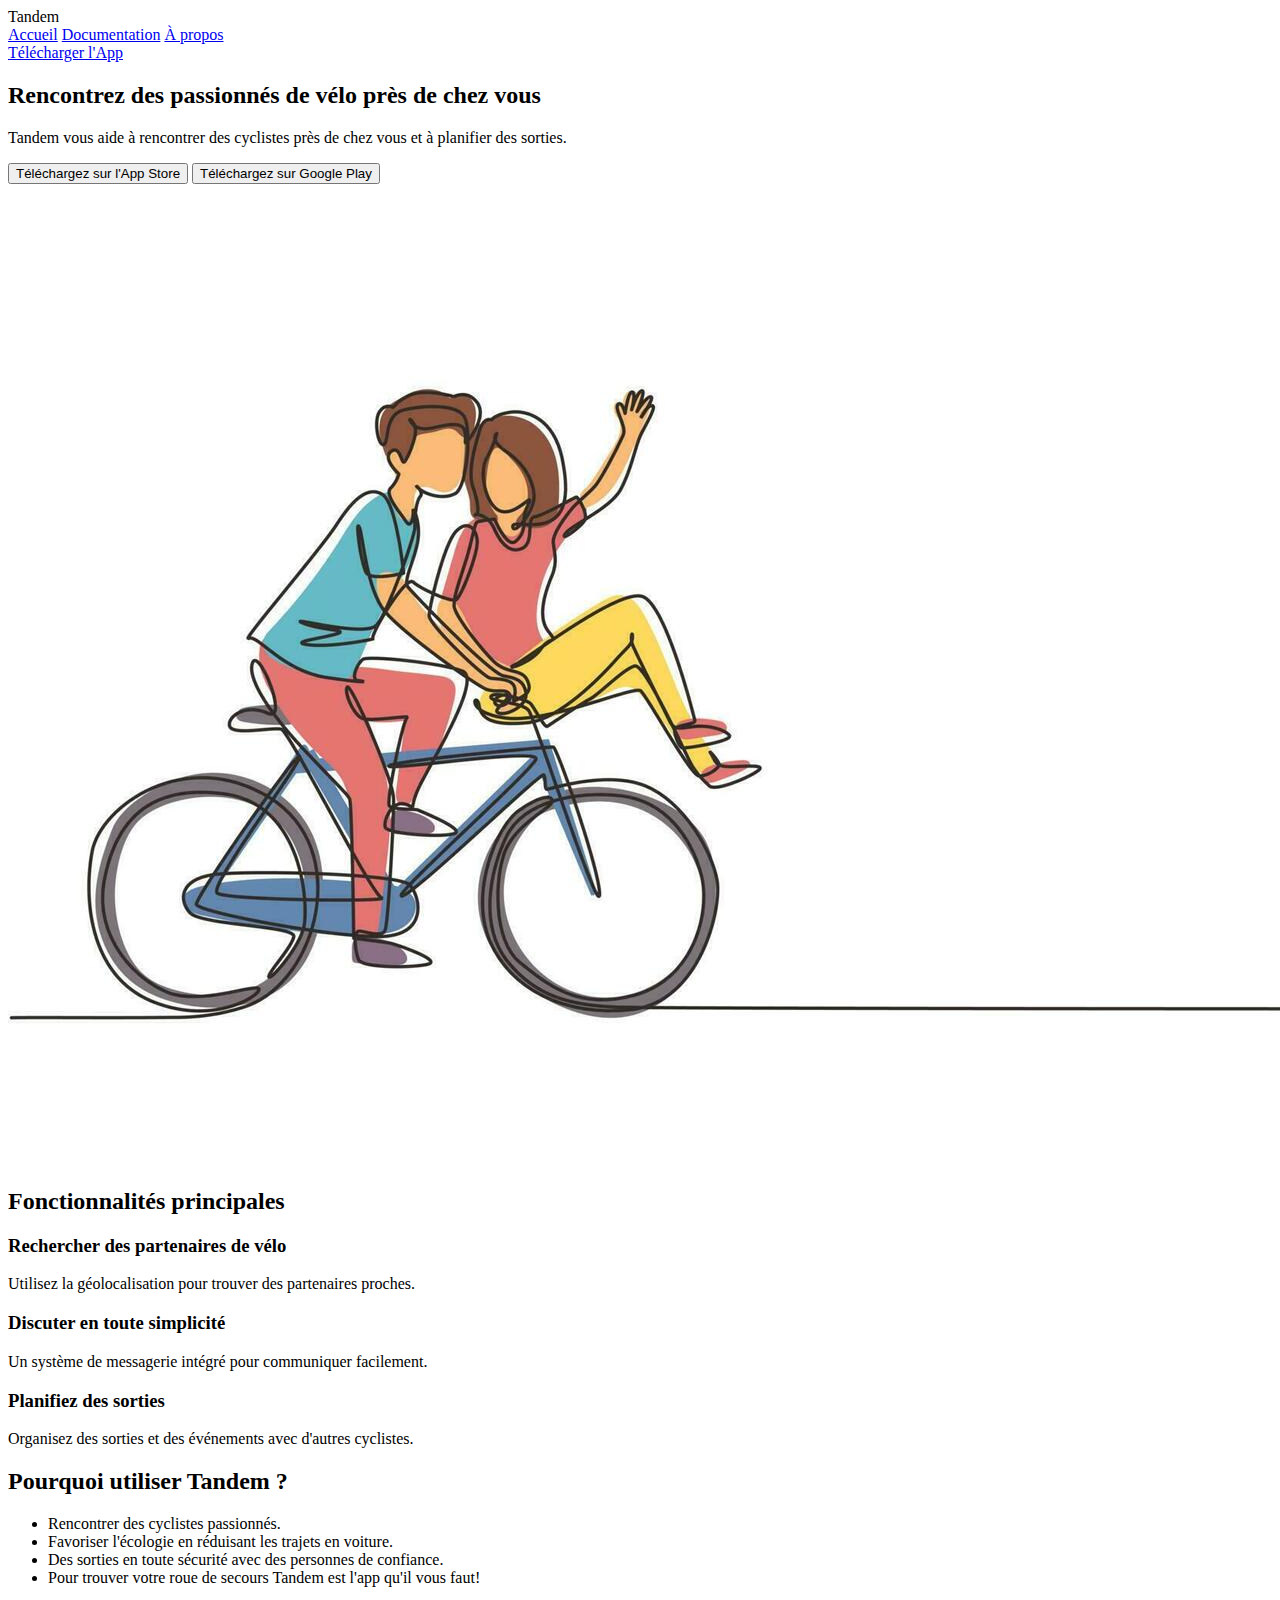
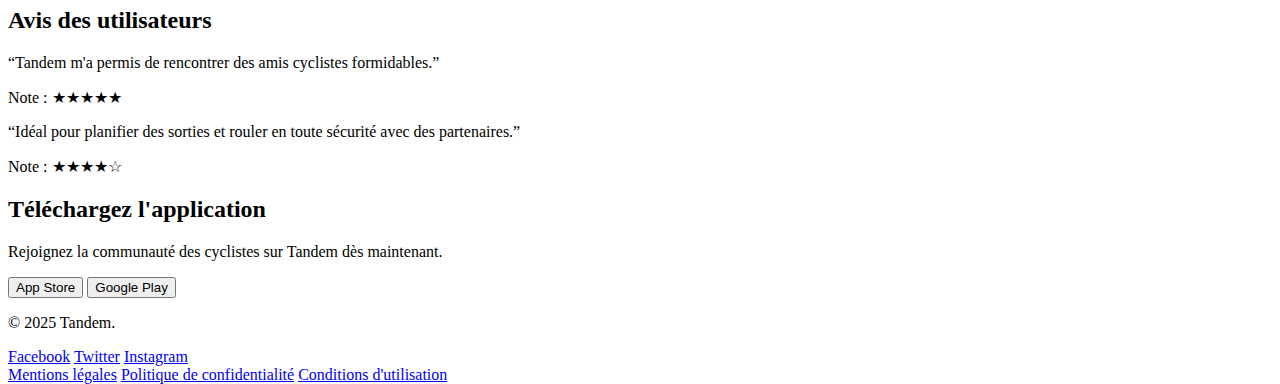
==== index.html @ 5ad4ac0e "J2" ====
<!DOCTYPE html>
<html>
  <head>
    <meta charset="utf-8" />
    <meta name="viewport" content="width=device-width" />
    <title>Projet - Page d'accueil</title>
    <link href="style.css" rel="stylesheet" type="text/css" />
    <link href="index.css" rel="stylesheet" type="text/css" />
    <script src="script.js" type="text/javascript"></script>
  </head>

  <body>
    
    <header class="header">
      <div class="container">
        <div class="logo">Tandem</div>
        <nav class="nav">
          <a href="#">Accueil</a>
          <a href="#">Documentation</a>
          <a href="#">À propos</a>
        </nav>
        <a href="#">Télécharger l'App</a>
      </div>
    </header>

    <section id="principale">
      <h2>Rencontrez des passionnés de vélo près de chez vous</h2>
      <p>Tandem vous aide à rencontrer des cyclistes près de chez vous et à planifier des sorties.</p>
      <div>
        <button>Téléchargez sur l'App Store</button>
        <button>Téléchargez sur Google Play</button>
      </div>
      <img src="/images/pictandem.jpg" alt="Cyclistes en groupe">
    </section>

    <section id="fonction">
      <h2>Fonctionnalités principales</h2>
      <div>
        <article>
          <h3>Rechercher des partenaires de vélo</h3>
          <p>Utilisez la géolocalisation pour trouver des partenaires proches.</p>
        </article>
        <article>
          <h3>Discuter en toute simplicité</h3>
          <p>Un système de messagerie intégré pour communiquer facilement.</p>
        </article>
        <article>
          <h3>Planifiez des sorties</h3>
          <p>Organisez des sorties et des événements avec d'autres cyclistes.</p>
        </article>
      </div>
    </section>

    <section id="Pourquoi-tandem">
      <h2>Pourquoi utiliser Tandem ?</h2>
      <ul>
        <li>Rencontrer des cyclistes passionnés.</li>
        <li>Favoriser l'écologie en réduisant les trajets en voiture.</li>
        <li>Des sorties en toute sécurité avec des personnes de confiance.</li>
        <li>Pour trouver votre roue de secours Tandem est l'app qu'il vous faut!</li> 

      </ul>
    </section>


    <section id="reviews">
      <h2>Avis des utilisateurs</h2>
      <div>
        <article>
          <p>“Tandem m'a permis de rencontrer des amis cyclistes formidables.”</p>
          <p>Note : ★★★★★</p>
        </article>
        <article>
          <p>“Idéal pour planifier des sorties et rouler en toute sécurité avec des partenaires.”</p>
          <p>Note : ★★★★☆</p>
        </article>
      </div>
    </section>

    <section id="download">
      <h2>Téléchargez l'application</h2>
      <p>Rejoignez la communauté des cyclistes sur Tandem dès maintenant.</p>
      <div>
        <button>App Store</button>
        <button>Google Play</button>
      </div>
    </section>

    <footer>
      <p>&copy; 2025 Tandem.</p>
      <div>
        <a href="#">Facebook</a>
        <a href="#">Twitter</a>
        <a href="#">Instagram</a>
        
      </div>
      <div>
        <a href="#">Mentions légales</a>
        <a href="#">Politique de confidentialité</a>
        <a href="#">Conditions d'utilisation</a>
      </div>
    </footer>
---- style.css ----
:root{
  --primary-color: #;
  
  
}

html {
  height: 100%;
  width: 100%;
}
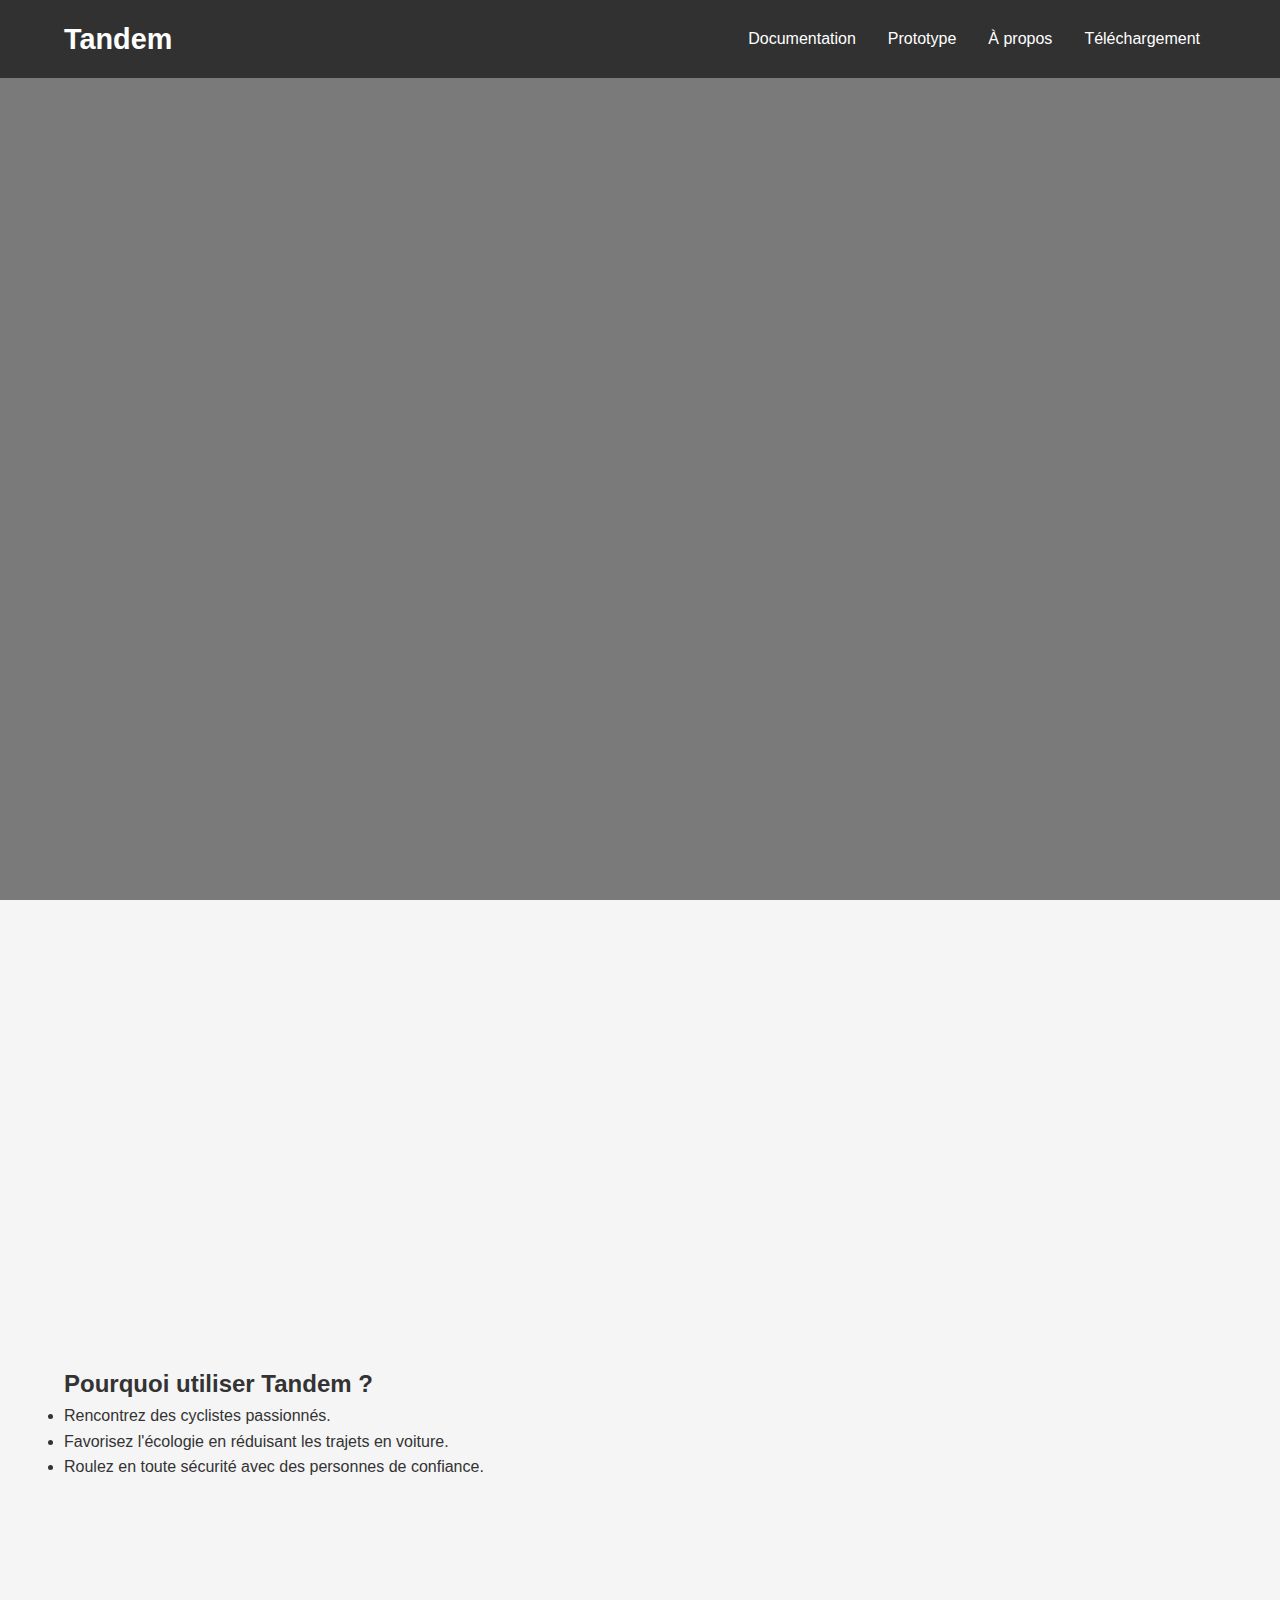
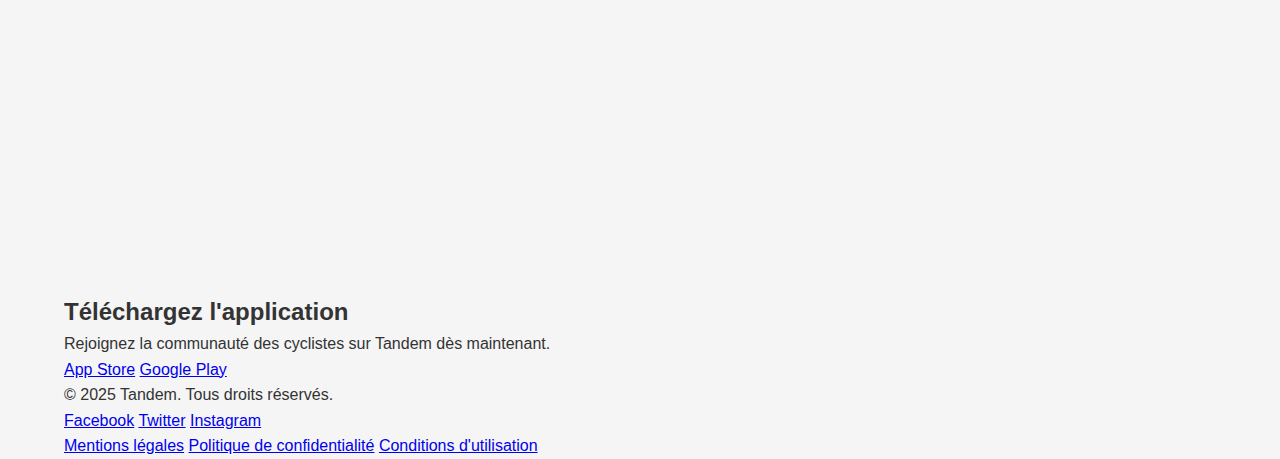
==== commit 55440014: "update J4" ====
--- a/index.html
+++ b/index.html
@@ -1,116 +1,118 @@
 <!DOCTYPE html>
-<html>
-  <head>
-    <meta charset="utf-8" />
-    <meta name="viewport" content="width=device-width" />
-    <title>Projet - Page d'accueil</title>
-    <link href="style.css" rel="stylesheet" type="text/css" />
-    <link href="index.css" rel="stylesheet" type="text/css" />
-    <script src="script.js" type="text/javascript"></script>
-  </head>
+<html lang="fr">
+<head>
+  <meta charset="UTF-8">
+  <meta name="viewport" content="width=device-width, initial-scale=1.0">
+  <title>Tandem - Application de rencontre pour cyclistes</title>
+  <link rel="stylesheet" href="style.css">
+</head>
+<body>
+  <header class="header">
+    <div class="container">
+      <h1 class="logo">Tandem</h1>
+      <nav class="nav">
+        <a href="#documentation">Documentation</a>
+        <a href="#prototype">Prototype</a>
+        <a href="#about">À propos</a>
+        <a href="#download">Téléchargement</a>
+      </nav>
+    </div>
+  </header>
 
-  <body>
-    
-    <header class="header">
-      <div class="container">
-        <div class="logo">Tandem</div>
-        <nav class="nav">
-          <a href="#">Accueil</a>
-          <a href="#">Documentation</a>
-          <a href="#">À propos</a>
-        </nav>
-        <a href="#">Télécharger l'App</a>
+  <section id="hero" class="hero">
+    <div class="container">
+      <h2>Rencontrez des passionnés de vélo près de chez vous</h2>
+      <p class="hero-subtitle">Tandem vous aide à rencontrer des cyclistes près de chez vous et à planifier des sorties.</p>
+      <div class="btn-group">
+        <a href="#" class="btn btn-secondary">Téléchargez sur l'App Store</a>
+        <a href="#" class="btn btn-secondary">Téléchargez sur Google Play</a>
       </div>
-    </header>
+    </div>
+  </section>
 
-    <section id="principale">
-      <h2>Rencontrez des passionnés de vélo près de chez vous</h2>
-      <p>Tandem vous aide à rencontrer des cyclistes près de chez vous et à planifier des sorties.</p>
-      <div>
-        <button>Téléchargez sur l'App Store</button>
-        <button>Téléchargez sur Google Play</button>
-      </div>
-      <img src="/images/pictandem.jpg" alt="Cyclistes en groupe">
-    </section>
-
-    <section id="fonction">
+  <section id="features" class="features">
+    <div class="container">
       <h2>Fonctionnalités principales</h2>
-      <div>
-        <article>
+      <div class="features-grid">
+        <div class="feature-item">
+          <img src="images/icon-search.png" alt="Rechercher des partenaires">
           <h3>Rechercher des partenaires de vélo</h3>
           <p>Utilisez la géolocalisation pour trouver des partenaires proches.</p>
-        </article>
-        <article>
+        </div>
+        <div class="feature-item">
+          <img src="images/icon-chat.png" alt="Discuter facilement">
           <h3>Discuter en toute simplicité</h3>
           <p>Un système de messagerie intégré pour communiquer facilement.</p>
-        </article>
-        <article>
+        </div>
+        <div class="feature-item">
+          <img src="images/icon-plan.png" alt="Planifier des sorties">
           <h3>Planifiez des sorties</h3>
           <p>Organisez des sorties et des événements avec d'autres cyclistes.</p>
-        </article>
+        </div>
       </div>
-    </section>
+    </div>
+  </section>
 
-    <section id="Pourquoi-tandem">
+  <section id="why-tandem" class="why-tandem">
+    <div class="container">
       <h2>Pourquoi utiliser Tandem ?</h2>
       <ul>
-        <li>Rencontrer des cyclistes passionnés.</li>
-        <li>Favoriser l'écologie en réduisant les trajets en voiture.</li>
-        <li>Des sorties en toute sécurité avec des personnes de confiance.</li>
-        <li>Pour trouver votre roue de secours Tandem est l'app qu'il vous faut!</li> 
+        <li>Rencontrez des cyclistes passionnés.</li>
+        <li>Favorisez l'écologie en réduisant les trajets en voiture.</li>
+        <li>Roulez en toute sécurité avec des personnes de confiance.</li>
+      </ul>
+    </div>
+  </section>
 
-      </ul>
-    </section>
+  <section id="reviews" class="reviews">
+    <div class="container">
+      <h2>Avis des utilisateurs</h2>
+      <div class="review-grid">
+        <div class="review">
+          <img src="images/user1.jpg" alt="Photo de Jean et Marie">
+          <div class="review-text">
+            <p><strong>Jean et Marie</strong> :</p>
+            <p>“Tandem nous a permis de nous rencontrer et de partager notre passion du vélo. Maintenant, nous faisons des sorties chaque week-end !”</p>
+            <p class="rating">Note : ★★★★★</p>
+          </div>
+        </div>
+        <div class="review">
+          <img src="images/user2.jpg" alt="Photo de Clara et Julien">
+          <div class="review-text">
+            <p><strong>Clara et Julien</strong> :</p>
+            <p>“Grâce à Tandem, nous avons formé un super groupe de cyclistes et on roule ensemble dans la bonne humeur !”</p>
+            <p class="rating">Note : ★★★★☆</p>
+          </div>
+        </div>
+      </div>
+    </div>
+  </section>
 
-
-    <section id="reviews">
-      <h2>Avis des utilisateurs</h2>
-      <div>
-        <article>
-          <p>“Tandem m'a permis de rencontrer des amis cyclistes formidables.”</p>
-          <p>Note : ★★★★★</p>
-        </article>
-        <article>
-          <p>“Idéal pour planifier des sorties et rouler en toute sécurité avec des partenaires.”</p>
-          <p>Note : ★★★★☆</p>
-        </article>
-      </div>
-    </section>
-
-    <section id="download">
+  <section id="download" class="download">
+    <div class="container">
       <h2>Téléchargez l'application</h2>
       <p>Rejoignez la communauté des cyclistes sur Tandem dès maintenant.</p>
-      <div>
-        <button>App Store</button>
-        <button>Google Play</button>
+      <div class="btn-group">
+        <a href="#" class="btn btn-secondary">App Store</a>
+        <a href="#" class="btn btn-secondary">Google Play</a>
       </div>
-    </section>
+    </div>
+  </section>
 
-    <footer>
-      <p>&copy; 2025 Tandem.</p>
-      <div>
+  <footer class="footer">
+    <div class="container">
+      <p>&copy; 2025 Tandem. Tous droits réservés.</p>
+      <div class="social-links">
         <a href="#">Facebook</a>
         <a href="#">Twitter</a>
         <a href="#">Instagram</a>
-        
       </div>
-      <div>
+      <div class="legal-links">
         <a href="#">Mentions légales</a>
         <a href="#">Politique de confidentialité</a>
         <a href="#">Conditions d'utilisation</a>
       </div>
-    </footer>
-
-    
-
-
-
-    
-
-
-
-
-
-
-
-
+    </div>
+  </footer>
+</body>
+</html>
--- a/style.css
+++ b/style.css
@@ -1,11 +1,226 @@
-:root{
-  --primary-color: #;
-  
-  
-}
-
-html {
+/* RESET DE BASE */
+* {
+  margin: 0;
+  padding: 0;
+  box-sizing: border-box;
+  scroll-behavior: smooth; /* Défilement doux */
+}
+
+body {
+  font-family: Arial, sans-serif;
+  line-height: 1.6;
+  color: #333;
+  background-color: #f5f5f5;
+  margin: 0;
+  overflow-x: hidden; /* Pas de défilement horizontal */
+}
+
+/* CONTAINER */
+.container {
+  width: 90%;
+  max-width: 1200px;
+  margin: 0 auto;
+}
+
+/* HEADER */
+.header {
+  position: absolute; /* Navigation par-dessus la Hero */
+  top: 0;
+  left: 0;
+  width: 100%;
+  background: rgba(0, 0, 0, 0.6); /* Semi-transparent */
+  padding: 1rem 0;
+  color: white;
+  z-index: 10; /* S'assurer qu'elle reste au-dessus */
+  transition: background 0.3s ease; /* Effet au défilement */
+}
+
+.header.scrolled {
+  background: rgba(0, 0, 0, 0.9); /* Plus foncé en défilement */
+  box-shadow: 0 2px 5px rgba(0, 0, 0, 0.2);
+}
+
+.header .container {
+  display: flex;
+  justify-content: space-between;
+  align-items: center;
+}
+
+.header .logo {
+  font-size: 1.8rem;
+  font-weight: bold;
+  transition: color 0.3s ease;
+}
+
+.header.scrolled .logo {
+  color: #58C1B2; /* Change la couleur quand on défile */
+}
+
+.header .nav {
+  display: flex;
+}
+
+.header .nav a {
+  color: white;
+  text-decoration: none;
+  margin: 0 1rem;
+  font-size: 1rem;
+  transition: color 0.3s ease;
+}
+
+.header.scrolled .nav a {
+  color: #58C1B2;
+}
+
+.header .nav a:hover {
+  text-decoration: underline;
+}
+
+/* SECTION HERO */
+.hero {
+  position: relative;
+  height: 100vh;
+  background: url('images/hero-background.jpg') no-repeat center center/cover;
+  color: white;
+  display: flex;
+  justify-content: center;
+  align-items: center;
+  text-align: center;
+  padding: 2rem;
+}
+
+.hero::before {
+  content: "";
+  position: absolute;
+  top: 0;
+  left: 0;
+  width: 100%;
   height: 100%;
-  width: 100%;
-}
-
+  background: rgba(0, 0, 0, 0.5);
+  z-index: 1;
+}
+
+.hero h2,
+.hero p,
+.hero .btn-group {
+  position: relative;
+  z-index: 2;
+  opacity: 0; /* Masqué par défaut */
+  transform: translateY(20px); /* Décalage vertical initial */
+  animation: fadeIn 1s ease forwards; /* Animation d'apparition */
+}
+
+.hero h2 {
+  font-size: 3rem;
+  margin-bottom: 1rem;
+  animation-delay: 0.3s;
+}
+
+.hero .hero-subtitle {
+  font-size: 1.2rem;
+  margin-bottom: 2rem;
+  animation-delay: 0.6s;
+}
+
+.hero .btn-group a {
+  display: inline-block;
+  background: white;
+  color: #58C1B2;
+  padding: 0.8rem 1.5rem;
+  margin: 0.5rem;
+  text-decoration: none;
+  font-weight: bold;
+  border-radius: 5px;
+  transition: background 0.3s ease, transform 0.3s ease;
+  animation-delay: 0.9s;
+}
+
+.hero .btn-group a:hover {
+  background: #44A89A;
+  color: white;
+  transform: scale(1.1); /* Agrandit légèrement */
+}
+
+/* SECTION FONCTIONNALITÉS */
+.features {
+  background: #f9f9f9;
+  padding: 3rem 1rem;
+  opacity: 0; /* Masqué par défaut */
+  transform: translateY(20px); /* Décalage initial */
+  animation: fadeIn 1.5s ease forwards; /* Apparition progressive */
+}
+
+.features h2 {
+  text-align: center;
+  margin-bottom: 2rem;
+  font-size: 2rem;
+}
+
+.features-grid {
+  display: grid;
+  grid-template-columns: repeat(auto-fit, minmax(300px, 1fr));
+  gap: 2rem;
+}
+
+.feature-item {
+  text-align: center;
+  background: white;
+  padding: 1.5rem;
+  border-radius: 10px;
+  box-shadow: 0 4px 6px rgba(0, 0, 0, 0.1);
+  transition: transform 0.3s ease, box-shadow 0.3s ease;
+}
+
+.feature-item:hover {
+  transform: translateY(-10px); /* Légèrement en hauteur */
+  box-shadow: 0 6px 10px rgba(0, 0, 0, 0.2);
+}
+
+.feature-item img {
+  max-width: 60px;
+  margin-bottom: 1rem;
+}
+
+.feature-item h3 {
+  font-size: 1.2rem;
+  margin-bottom: 1rem;
+}
+
+/* SECTION AVIS */
+.reviews {
+  background: #f9f9f9;
+  padding: 3rem 1rem;
+  opacity: 0; /* Masqué par défaut */
+  transform: translateY(20px); /* Décalage initial */
+  animation: fadeIn 1.5s ease forwards; /* Apparition progressive */
+}
+
+.review {
+  background: white;
+  padding: 1.5rem;
+  border-radius: 10px;
+  display: flex;
+  align-items: center;
+  box-shadow: 0 4px 6px rgba(0, 0, 0, 0.1);
+  transition: transform 0.3s ease;
+}
+
+.review:hover {
+  transform: scale(1.05); /* Zoom léger */
+}
+
+.review img {
+  width: 80px;
+  height: 80px;
+  border-radius: 50%;
+  object-fit: cover;
+  margin-right: 1rem;
+}
+
+/* ANIMATIONS */
+@keyframes fadeIn {
+  to {
+    opacity: 1;
+    transform: translateY(0);
+  }
+}
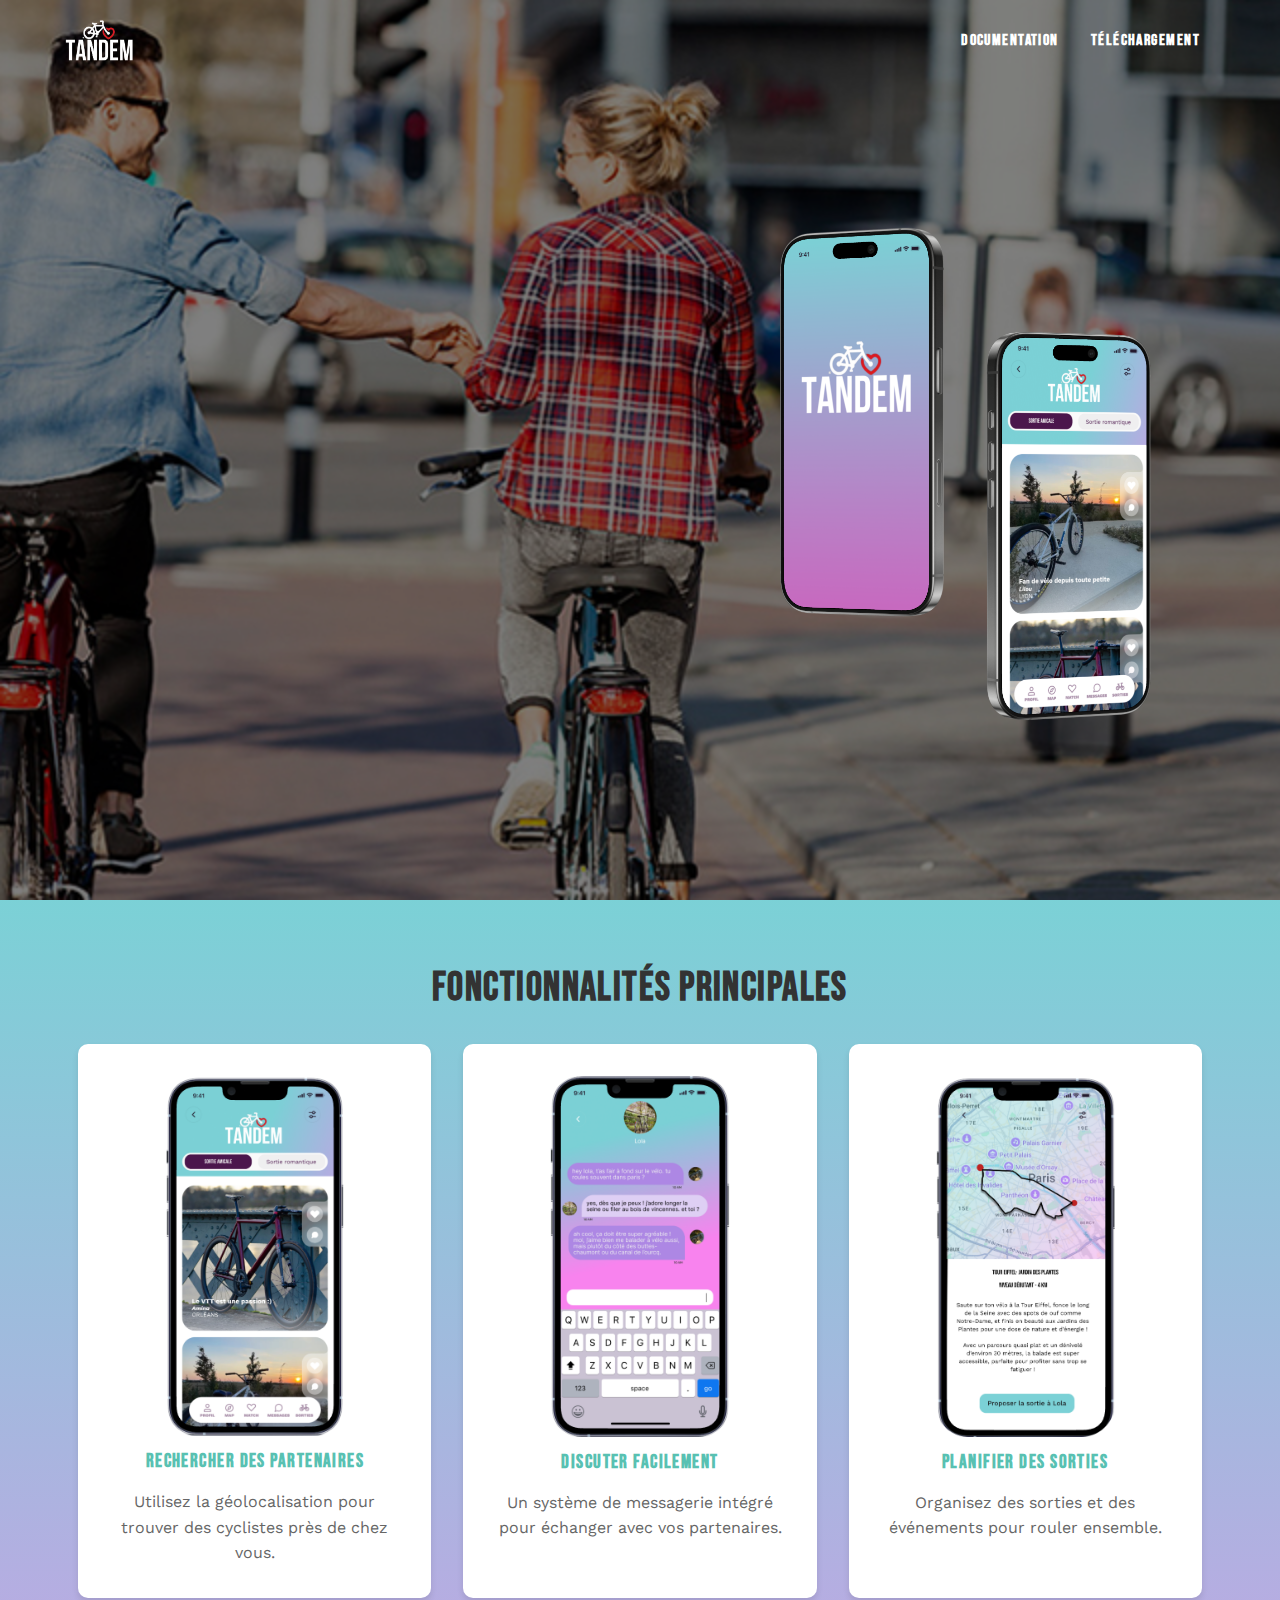
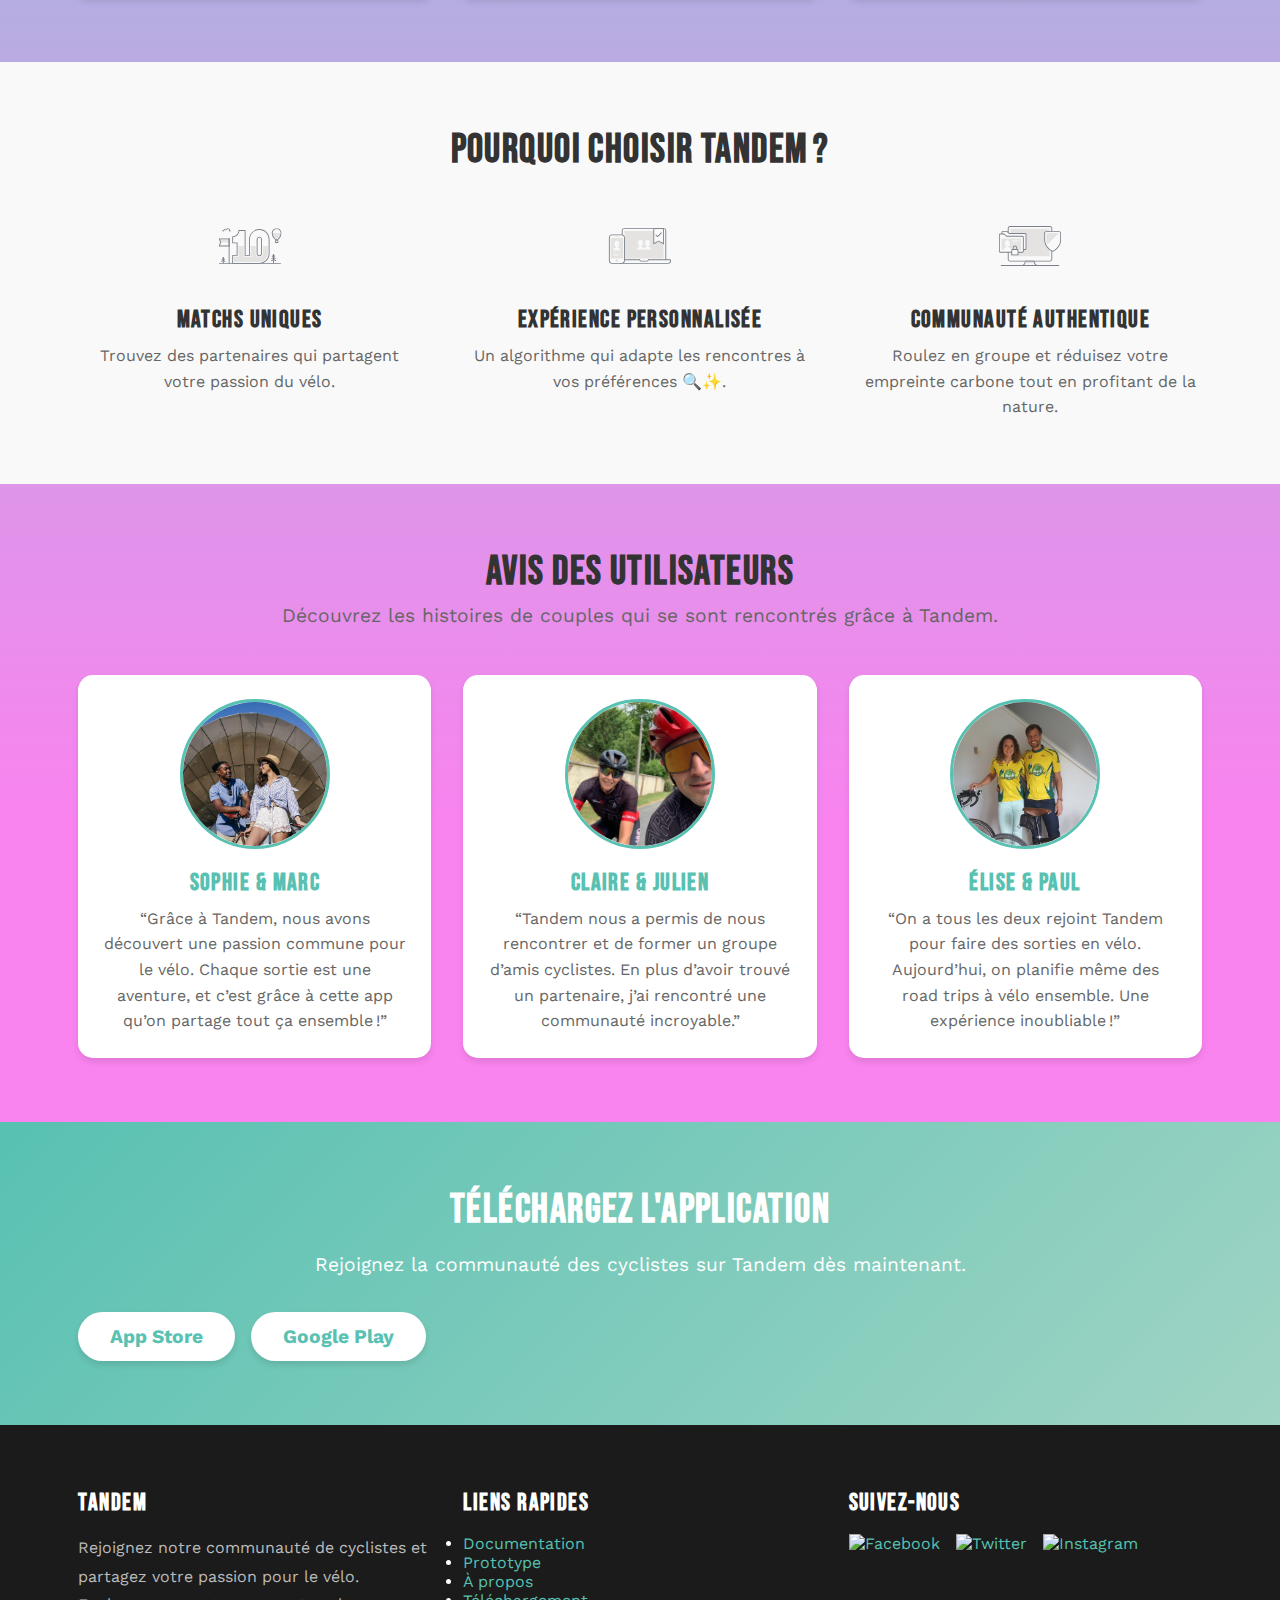
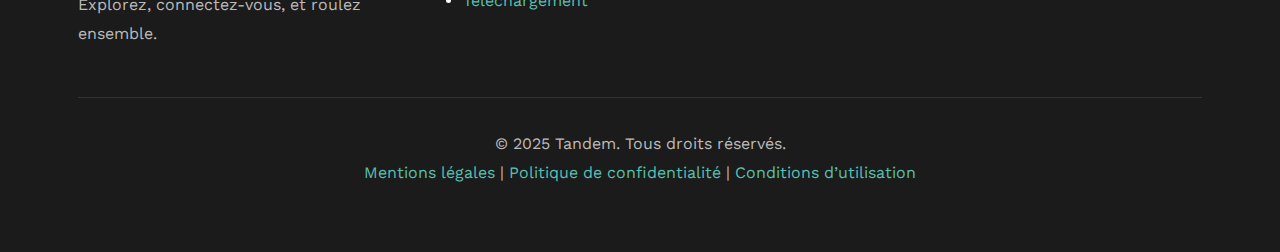
==== commit 6615e5ec: "upJ5" ====
--- a/index.html
+++ b/index.html
@@ -5,15 +5,14 @@
   <meta name="viewport" content="width=device-width, initial-scale=1.0">
   <title>Tandem - Application de rencontre pour cyclistes</title>
   <link rel="stylesheet" href="style.css">
+  <link rel="stylesheet" href="index.css">
 </head>
 <body>
   <header class="header">
     <div class="container">
-      <h1 class="logo">Tandem</h1>
+      <img src="images/logo.png" alt="Logo Tandem" class="logo">
       <nav class="nav">
-        <a href="#documentation">Documentation</a>
-        <a href="#prototype">Prototype</a>
-        <a href="#about">À propos</a>
+        <a href="doc.html">Documentation</a>
         <a href="#download">Téléchargement</a>
       </nav>
     </div>
@@ -21,72 +20,110 @@
 
   <section id="hero" class="hero">
     <div class="container">
+      <div class="left">
       <h2>Rencontrez des passionnés de vélo près de chez vous</h2>
       <p class="hero-subtitle">Tandem vous aide à rencontrer des cyclistes près de chez vous et à planifier des sorties.</p>
       <div class="btn-group">
-        <a href="#" class="btn btn-secondary">Téléchargez sur l'App Store</a>
-        <a href="#" class="btn btn-secondary">Téléchargez sur Google Play</a>
+        <a href="https://www.apple.com/app-store/" target="_blank">
+          <img src="images/Download_on_the_App_Store_Badge_FRCA_RGB_blk.svg.png" alt="Télécharger sur l'App Store">
+        </a>
+        <a href="https://play.google.com/store" target="_blank">
+          <img src="images/Google_Play_Store_badge_FR.svg.png" alt="Télécharger sur Google Play">
+        </a>
       </div>
     </div>
+      <img src="images/mockup-tandem.png" class="mockup" alt="mockup Tandem">
+
+    </div>  
   </section>
+
 
   <section id="features" class="features">
     <div class="container">
       <h2>Fonctionnalités principales</h2>
       <div class="features-grid">
+        <!-- Fonctionnalité 1 -->
         <div class="feature-item">
-          <img src="images/icon-search.png" alt="Rechercher des partenaires">
-          <h3>Rechercher des partenaires de vélo</h3>
-          <p>Utilisez la géolocalisation pour trouver des partenaires proches.</p>
+          <img src="images\fonctionnalite-rencontre.png" id="img1" alt="Rechercher des partenaires">
+          <h3>Rechercher des partenaires</h3>
+          <p>Utilisez la géolocalisation pour trouver des cyclistes près de chez vous.</p>
         </div>
+        <!-- Fonctionnalité 2 -->
         <div class="feature-item">
-          <img src="images/icon-chat.png" alt="Discuter facilement">
-          <h3>Discuter en toute simplicité</h3>
-          <p>Un système de messagerie intégré pour communiquer facilement.</p>
+          <img src="images\fonctionctionnalite-conversation.png"  alt="Messagerie intégrée">
+          <h3>Discuter facilement</h3>
+          <p>Un système de messagerie intégré pour échanger avec vos partenaires.</p>
         </div>
+        <!-- Fonctionnalité 3 -->
         <div class="feature-item">
-          <img src="images/icon-plan.png" alt="Planifier des sorties">
-          <h3>Planifiez des sorties</h3>
-          <p>Organisez des sorties et des événements avec d'autres cyclistes.</p>
+          <img src="images\fonctionnalite-itineraire2.png" alt="Planifier des sorties">
+          <h3>Planifier des sorties</h3>
+          <p>Organisez des sorties et des événements pour rouler ensemble.</p>
         </div>
       </div>
     </div>
   </section>
 
+
   <section id="why-tandem" class="why-tandem">
     <div class="container">
-      <h2>Pourquoi utiliser Tandem ?</h2>
-      <ul>
-        <li>Rencontrez des cyclistes passionnés.</li>
-        <li>Favorisez l'écologie en réduisant les trajets en voiture.</li>
-        <li>Roulez en toute sécurité avec des personnes de confiance.</li>
-      </ul>
+      <h2>Pourquoi choisir Tandem ?</h2>
+      <div class="why-grid">
+        <!-- Bloc 1 -->
+        <div class="why-item">
+          <img src="images/10years.svg" alt="10 ans d'expérience" class="why-icon">
+          <h3> Matchs uniques</h3>
+          <p>Trouvez des partenaires qui partagent votre passion du vélo.</p>
+        </div>
+        <!-- Bloc 2 -->
+        <div class="why-item">
+          <img src="images/trust.svg" alt="Fiable" class="why-icon">
+          <h3>Expérience personnalisée</h3>
+          <p>Un algorithme qui adapte les rencontres à vos préférences 🔍✨.</p>
+        </div>
+        <!-- Bloc 3 -->
+        <div class="why-item">
+          <img src="images/safe.svg" alt="Sécurité garantie" class="why-icon">
+          <h3>Communauté authentique</h3>
+          <p>Roulez en groupe et réduisez votre empreinte carbone tout en profitant de la nature.</p>
+        </div>
+      </div>
     </div>
   </section>
-
+  
   <section id="reviews" class="reviews">
     <div class="container">
       <h2>Avis des utilisateurs</h2>
-      <div class="review-grid">
-        <div class="review">
-          <img src="images/user1.jpg" alt="Photo de Jean et Marie">
+      <p class="reviews-subtitle">Découvrez les histoires de couples qui se sont rencontrés grâce à Tandem.</p>
+      <div class="reviews-grid">
+        <!-- Témoignage 1 -->
+        <div class="review-item">
+          <img src="images\focused_171170398-stock-photo-couple-leaning-on-bike.jpg" alt="Photo de Sophie et Marc" class="review-image">
           <div class="review-text">
-            <p><strong>Jean et Marie</strong> :</p>
-            <p>“Tandem nous a permis de nous rencontrer et de partager notre passion du vélo. Maintenant, nous faisons des sorties chaque week-end !”</p>
-            <p class="rating">Note : ★★★★★</p>
+            <h3>Sophie & Marc</h3>
+            <p>“Grâce à Tandem, nous avons découvert une passion commune pour le vélo. Chaque sortie est une aventure, et c’est grâce à cette app qu’on partage tout ça ensemble !”</p>
           </div>
         </div>
-        <div class="review">
-          <img src="images/user2.jpg" alt="Photo de Clara et Julien">
+        <!-- Témoignage 2 -->
+        <div class="review-item">
+          <img src="images\a10107bc8d946a50107bc8d9479010v-960x640.jpeg" alt="Photo de Claire et Julien" class="review-image">
           <div class="review-text">
-            <p><strong>Clara et Julien</strong> :</p>
-            <p>“Grâce à Tandem, nous avons formé un super groupe de cyclistes et on roule ensemble dans la bonne humeur !”</p>
-            <p class="rating">Note : ★★★★☆</p>
+            <h3>Claire & Julien</h3>
+            <p>“Tandem nous a permis de nous rencontrer et de former un groupe d’amis cyclistes. En plus d’avoir trouvé un partenaire, j’ai rencontré une communauté incroyable.”</p>
+          </div>
+        </div>
+        <!-- Témoignage 3 -->
+        <div class="review-item">
+          <img src="images\voyage-velo-nadeau5.jpg" alt="Photo d’Élise et Paul" class="review-image">
+          <div class="review-text">
+            <h3>Élise & Paul</h3>
+            <p>“On a tous les deux rejoint Tandem pour faire des sorties en vélo. Aujourd’hui, on planifie même des road trips à vélo ensemble. Une expérience inoubliable !”</p>
           </div>
         </div>
       </div>
     </div>
   </section>
+  
 
   <section id="download" class="download">
     <div class="container">
@@ -101,18 +138,44 @@
 
   <footer class="footer">
     <div class="container">
-      <p>&copy; 2025 Tandem. Tous droits réservés.</p>
-      <div class="social-links">
-        <a href="#">Facebook</a>
-        <a href="#">Twitter</a>
-        <a href="#">Instagram</a>
+      <!-- Grille principale -->
+      <div class="footer-grid">
+        <!-- Bloc description -->
+        <div>
+          <h3>Tandem</h3>
+          <p>Rejoignez notre communauté de cyclistes et partagez votre passion pour le vélo. Explorez, connectez-vous, et roulez ensemble.</p>
+        </div>
+        <!-- Bloc liens rapides -->
+        <div>
+          <h4>Liens rapides</h4>
+          <ul>
+            <li><a href="#documentation">Documentation</a></li>
+            <li><a href="#prototype">Prototype</a></li>
+            <li><a href="#about">À propos</a></li>
+            <li><a href="#download">Téléchargement</a></li>
+          </ul>
+        </div>
+        <!-- Bloc réseaux sociaux -->
+        <div>
+          <h4>Suivez-nous</h4>
+          <div class="footer-social">
+            <a href="#"><img src="images/icon-facebook.png" alt="Facebook"></a>
+            <a href="#"><img src="images/icon-twitter.png" alt="Twitter"></a>
+            <a href="#"><img src="images/icon-instagram.png" alt="Instagram"></a>
+          </div>
+        </div>
       </div>
-      <div class="legal-links">
-        <a href="#">Mentions légales</a>
-        <a href="#">Politique de confidentialité</a>
-        <a href="#">Conditions d'utilisation</a>
+      <!-- Bas du footer -->
+      <div class="footer-bottom">
+        <p>&copy; 2025 Tandem. Tous droits réservés.</p>
+        <p>
+          <a href="#">Mentions légales</a> | 
+          <a href="#">Politique de confidentialité</a> | 
+          <a href="#">Conditions d’utilisation</a>
+        </p>
       </div>
     </div>
   </footer>
+  
 </body>
 </html>
--- a/style.css
+++ b/style.css
@@ -1,3 +1,7 @@
+
+@import url('https://fonts.googleapis.com/css2?family=Bebas+Neue&display=swap');
+@import url('https://fonts.googleapis.com/css2?family=Work+Sans:ital,wght@0,100..900;1,100..900&display=swap');
+
 /* RESET DE BASE */
 * {
   margin: 0;
@@ -6,14 +10,27 @@
   scroll-behavior: smooth; /* Défilement doux */
 }
 
+
+:root {
+  --font-family-title : "Bebas Neue", serif;
+  --font-family-text : "Work Sans", serif;
+}
+
 body {
-  font-family: Arial, sans-serif;
-  line-height: 1.6;
+  font-family: var(--font-family-text);
+  line-height: 1.2;
   color: #333;
-  background-color: #f5f5f5;
+  background: rgb(123,209,214);
+  background: linear-gradient(180deg, rgba(123,209,214,1) 26%, rgba(249,132,239,1) 70%);
   margin: 0;
   overflow-x: hidden; /* Pas de défilement horizontal */
 }
+
+h1, h2, h3, h4, h5, nav a{
+  font-family: var(--font-family-title);
+  letter-spacing: 0.09rem;
+}
+
 
 /* CONTAINER */
 .container {
@@ -21,206 +38,3 @@
   max-width: 1200px;
   margin: 0 auto;
 }
-
-/* HEADER */
-.header {
-  position: absolute; /* Navigation par-dessus la Hero */
-  top: 0;
-  left: 0;
-  width: 100%;
-  background: rgba(0, 0, 0, 0.6); /* Semi-transparent */
-  padding: 1rem 0;
-  color: white;
-  z-index: 10; /* S'assurer qu'elle reste au-dessus */
-  transition: background 0.3s ease; /* Effet au défilement */
-}
-
-.header.scrolled {
-  background: rgba(0, 0, 0, 0.9); /* Plus foncé en défilement */
-  box-shadow: 0 2px 5px rgba(0, 0, 0, 0.2);
-}
-
-.header .container {
-  display: flex;
-  justify-content: space-between;
-  align-items: center;
-}
-
-.header .logo {
-  font-size: 1.8rem;
-  font-weight: bold;
-  transition: color 0.3s ease;
-}
-
-.header.scrolled .logo {
-  color: #58C1B2; /* Change la couleur quand on défile */
-}
-
-.header .nav {
-  display: flex;
-}
-
-.header .nav a {
-  color: white;
-  text-decoration: none;
-  margin: 0 1rem;
-  font-size: 1rem;
-  transition: color 0.3s ease;
-}
-
-.header.scrolled .nav a {
-  color: #58C1B2;
-}
-
-.header .nav a:hover {
-  text-decoration: underline;
-}
-
-/* SECTION HERO */
-.hero {
-  position: relative;
-  height: 100vh;
-  background: url('images/hero-background.jpg') no-repeat center center/cover;
-  color: white;
-  display: flex;
-  justify-content: center;
-  align-items: center;
-  text-align: center;
-  padding: 2rem;
-}
-
-.hero::before {
-  content: "";
-  position: absolute;
-  top: 0;
-  left: 0;
-  width: 100%;
-  height: 100%;
-  background: rgba(0, 0, 0, 0.5);
-  z-index: 1;
-}
-
-.hero h2,
-.hero p,
-.hero .btn-group {
-  position: relative;
-  z-index: 2;
-  opacity: 0; /* Masqué par défaut */
-  transform: translateY(20px); /* Décalage vertical initial */
-  animation: fadeIn 1s ease forwards; /* Animation d'apparition */
-}
-
-.hero h2 {
-  font-size: 3rem;
-  margin-bottom: 1rem;
-  animation-delay: 0.3s;
-}
-
-.hero .hero-subtitle {
-  font-size: 1.2rem;
-  margin-bottom: 2rem;
-  animation-delay: 0.6s;
-}
-
-.hero .btn-group a {
-  display: inline-block;
-  background: white;
-  color: #58C1B2;
-  padding: 0.8rem 1.5rem;
-  margin: 0.5rem;
-  text-decoration: none;
-  font-weight: bold;
-  border-radius: 5px;
-  transition: background 0.3s ease, transform 0.3s ease;
-  animation-delay: 0.9s;
-}
-
-.hero .btn-group a:hover {
-  background: #44A89A;
-  color: white;
-  transform: scale(1.1); /* Agrandit légèrement */
-}
-
-/* SECTION FONCTIONNALITÉS */
-.features {
-  background: #f9f9f9;
-  padding: 3rem 1rem;
-  opacity: 0; /* Masqué par défaut */
-  transform: translateY(20px); /* Décalage initial */
-  animation: fadeIn 1.5s ease forwards; /* Apparition progressive */
-}
-
-.features h2 {
-  text-align: center;
-  margin-bottom: 2rem;
-  font-size: 2rem;
-}
-
-.features-grid {
-  display: grid;
-  grid-template-columns: repeat(auto-fit, minmax(300px, 1fr));
-  gap: 2rem;
-}
-
-.feature-item {
-  text-align: center;
-  background: white;
-  padding: 1.5rem;
-  border-radius: 10px;
-  box-shadow: 0 4px 6px rgba(0, 0, 0, 0.1);
-  transition: transform 0.3s ease, box-shadow 0.3s ease;
-}
-
-.feature-item:hover {
-  transform: translateY(-10px); /* Légèrement en hauteur */
-  box-shadow: 0 6px 10px rgba(0, 0, 0, 0.2);
-}
-
-.feature-item img {
-  max-width: 60px;
-  margin-bottom: 1rem;
-}
-
-.feature-item h3 {
-  font-size: 1.2rem;
-  margin-bottom: 1rem;
-}
-
-/* SECTION AVIS */
-.reviews {
-  background: #f9f9f9;
-  padding: 3rem 1rem;
-  opacity: 0; /* Masqué par défaut */
-  transform: translateY(20px); /* Décalage initial */
-  animation: fadeIn 1.5s ease forwards; /* Apparition progressive */
-}
-
-.review {
-  background: white;
-  padding: 1.5rem;
-  border-radius: 10px;
-  display: flex;
-  align-items: center;
-  box-shadow: 0 4px 6px rgba(0, 0, 0, 0.1);
-  transition: transform 0.3s ease;
-}
-
-.review:hover {
-  transform: scale(1.05); /* Zoom léger */
-}
-
-.review img {
-  width: 80px;
-  height: 80px;
-  border-radius: 50%;
-  object-fit: cover;
-  margin-right: 1rem;
-}
-
-/* ANIMATIONS */
-@keyframes fadeIn {
-  to {
-    opacity: 1;
-    transform: translateY(0);
-  }
-}
--- a/index.css
+++ b/index.css
@@ -0,0 +1,431 @@
+/* Le code CSS spécifique à la page d'accueil */
+
+/* SECTION HERO */
+.hero {
+    position: relative;
+    height: 100vh;
+    background: url('images/VELO-EN-COUPLE.jpg') no-repeat center center/cover;
+    color: white;
+    display: flex;
+    justify-content: center;
+    align-items: center;
+    padding: 2rem;
+  }
+  
+  .hero::before {
+    content: "";
+    position: absolute;
+    top: 0;
+    left: 0;
+    width: 100%;
+    height: 100%;
+    background: rgba(0, 0, 0, 0.5);
+    z-index: 1;
+  }
+  
+  .hero h2,
+  .hero p,
+  .hero .btn-group {
+    position: relative;
+    z-index: 2;
+    opacity: 0; /* Masqué par défaut */
+    transform: translateY(10px); /* Décalage vertical initial */
+    animation: fadeIn 1s ease forwards; /* Animation d'apparition */
+  }
+  
+  .hero h2 {
+    font-size: 3rem;
+    margin-bottom: 1rem;
+    animation-delay: 0.3s;
+    padding-right: 500px;
+    padding-top: 150px;
+  }
+  
+  .hero .hero-subtitle {
+    font-size: 1.2rem;
+    margin-bottom: 2rem;
+    animation-delay: 0.6s;
+    padding-right: 500px;
+  }
+  .mockup{
+    width: 380px;
+    position: absolute;
+    z-index: 1;
+    right: 10%;
+    top: 50%;
+    transform: translateY(-45%);
+
+  }
+
+  
+/* HEADER */
+.header {
+    position: absolute;
+    top: 0;
+    left: 0;
+    width: 100%;
+    padding: 1rem 0;
+    z-index: 10; 
+    transition: background 0.3s ease; }
+  
+  .header .container {
+    display: flex;
+    justify-content: space-between; 
+    align-items: center; 
+  }
+  
+  .header .logo {
+    height: 50px; /* Taille du logo */
+    padding-right: 30px;
+  
+  }
+  
+  .header .nav {
+    display: flex; /* Affiche les liens côte à côte */
+  }
+  
+  .header .nav a {
+    color: white;
+    text-decoration: none;
+    margin: 0 1rem;
+    font-size: 1rem;
+    font-weight: bold;
+    position: relative; /* Nécessaire pour l'effet souligné */
+    transition: color 0.3s ease; /* Douce transition pour la couleur */
+  }
+  
+  .header .nav a::after {
+    content: ""; /* Crée une ligne pour souligner */
+    position: absolute;
+    bottom: -5px; /* Position sous le texte */
+    left: 0;
+    width: 0; /* Ligne masquée par défaut */
+    height: 2px; /* Épaisseur de la ligne */
+    background: #58C1B2; /* Couleur de la ligne */
+    transition: width 0.3s ease; /* Animation de la largeur */
+  }
+  
+  .header .nav a:hover::after {
+    width: 100%; /* Affiche la ligne au survol */
+  }
+  
+  .header .nav a:hover {
+    color: #58C1B2; /* Change la couleur du texte au survol */
+  }
+  
+
+div.left {
+  width: 90%;
+}
+  
+  /* Boutons d'image dans Hero */
+  .btn-group img {
+    height: 50px; /* Taille uniforme pour les boutons */
+    margin: 0 10px; /* Espacement entre les boutons */
+    transition: transform 0.3s ease; /* Effet au survol */
+  }
+  
+  .btn-group img:hover {
+    transform: scale(1.1); /* Zoom au survol */
+  }
+  
+  img .mockup{
+    width: 100px;
+    height: 100px;
+  }
+  
+  /* SECTION FONCTIONNALITÉS */
+  .features {
+    padding: 4rem 1rem;
+    text-align: center;
+  }
+  
+  .features h2 {
+    font-size: 2.5rem;
+    margin-bottom: 2rem;
+    color: #333;
+  }
+  
+  .features-grid {
+    display: grid;
+    grid-template-columns: repeat(auto-fit, minmax(300px, 1fr)); /* Grille responsive */
+    gap: 2rem;
+  }
+  
+  .feature-item {
+    background: white;
+    padding: 2rem;
+    border-radius: 10px;
+    box-shadow: 0 4px 6px rgba(0, 0, 0, 0.1);
+    text-align: center;
+    transition: transform 0.3s ease, box-shadow 0.3s ease;
+  }
+  
+  .feature-item img {
+    width: 180px;
+    margin-bottom: 0.6rem;
+  }
+  
+  .feature-item h3 {
+    font-size: 1.2rem;
+    margin-bottom: 1rem;
+    color: #58C1B2;
+  }
+  
+  .feature-item p {
+    font-size: 1rem;
+    color: #666;
+    line-height: 1.6;
+  }
+  
+  .feature-item:hover {
+    transform: translateY(-10px); /* Effet de déplacement vers le haut */
+    box-shadow: 0 6px 10px rgba(0, 0, 0, 0.2); /* Ombre accentuée */
+  }
+  
+  
+  /* SECTION AVIS */
+  /* SECTION AVIS */
+  .reviews {
+    padding: 4rem 1rem;
+    text-align: center;
+  }
+  
+  .reviews h2 {
+    font-size: 2.5rem;
+    margin-bottom: 0.5rem;
+    color: #333;
+  }
+  
+  .reviews-subtitle {
+    font-size: 1.2rem;
+    color: #666;
+    margin-bottom: 3rem;
+  }
+  
+  .reviews-grid {
+    display: grid;
+    grid-template-columns: repeat(auto-fit, minmax(300px, 1fr)); /* Grille responsive */
+    gap: 2rem;
+    align-items: start;
+  }
+  
+  .review-item {
+    background: white;
+    padding: 1.5rem;
+    border-radius: 15px;
+    box-shadow: 0 4px 6px rgba(0, 0, 0, 0.1);
+    text-align: center;
+    transition: transform 0.3s ease, box-shadow 0.3s ease;
+  }
+  
+  .review-item:hover {
+    transform: translateY(-10px); /* Déplacement vers le haut */
+    box-shadow: 0 6px 12px rgba(0, 0, 0, 0.15);
+  }
+  
+  .review-image {
+    width: 100%;
+    max-width: 150px;
+    height: 150px;
+    object-fit: cover;
+    border-radius: 50%; /* Photo ronde */
+    margin-bottom: 1rem;
+    border: 3px solid #58C1B2; /* Bordure colorée */
+  }
+  
+  .review-text h3 {
+    font-size: 1.5rem;
+    margin-bottom: 0.5rem;
+    color: #58C1B2;
+  }
+  
+  .review-text p {
+    font-size: 1rem;
+    color: #666;
+    line-height: 1.6;
+  }
+  
+  
+  /* ANIMATIONS */
+  @keyframes fadeIn {
+    to {
+      opacity: 1;
+      transform: translateY(0);
+    }
+  }
+  /* SECTION POURQUOI CHOISIR */
+  .why-tandem {
+    background: #f9f9f9;
+    padding: 4rem 1rem;
+    text-align: center;
+  }
+  
+  .why-tandem h2 {
+    font-size: 2.5rem;
+    margin-bottom: 2rem;
+    color: #333;
+  }
+  
+  .why-grid {
+    display: grid;
+    grid-template-columns: repeat(auto-fit, minmax(300px, 1fr)); /* Grille responsive */
+    gap: 3rem;
+  }
+  
+  .why-item {
+    text-align: center;
+  }
+  
+  .why-icon {
+    width: 80px;
+    margin-bottom: 1rem;
+  }
+  
+  .why-item h3 {
+    font-size: 1.5rem;
+    font-weight: bold;
+    margin-bottom: 0.5rem;
+    color: #333;
+  }
+  
+  .why-item p {
+    font-size: 1rem;
+    color: #666;
+    line-height: 1.6;
+  }
+  
+
+  
+  .persona {
+    font-size: 30px;
+    margin-top: 20px;
+    text-align: center;
+  }
+  
+  .persona img {
+    width: 100%;
+    max-width: 300px;
+    border-radius: 10px;
+  }
+  
+  /* FOOTER */
+  .footer {
+    background: #1b1b1b; /* Fond noir légèrement adouci */
+    color: white;
+    padding: 4rem 1rem;
+  }
+  
+  .footer-grid {
+    display: grid;
+    grid-template-columns: repeat(auto-fit, minmax(200px, 1fr)); /* Grille responsive */
+    gap: 2rem;
+    margin-bottom: 3rem;
+  }
+  
+  .footer h3, .footer h4 {
+    font-size: 1.5rem;
+    color: #ffffff;
+    margin-bottom: 1rem;
+  }
+  
+  .footer p {
+    font-size: 1rem;
+    color: #bbbbbb; /* Couleur plus douce pour les textes secondaires */
+    line-height: 1.8;
+  }
+  
+  .footer a {
+    color: #58C1B2; /* Accent color */
+    text-decoration: none;
+    font-size: 1rem;
+    transition: color 0.3s ease;
+  }
+  
+  .footer a:hover {
+    color: #41a199; /* Changement de couleur au survol */
+  }
+  
+  .footer-social {
+    display: flex;
+    justify-content: flex-start;
+    gap: 1rem;
+  }
+  
+  .footer-social img {
+    width: 30px;
+    height: 30px;
+    transition: transform 0.3s ease, filter 0.3s ease;
+  }
+  
+  .footer-social img:hover {
+    transform: scale(1.2); /* Zoom au survol */
+    filter: brightness(1.3); /* Éclaircissement de l'icône */
+  }
+  
+  .footer-bottom {
+    text-align: center;
+    font-size: 0.9rem;
+    color: #999999;
+    border-top: 1px solid #333333; /* Ligne de séparation en haut */
+    padding-top: 2rem;
+    margin-top: 2rem;
+  }
+  
+  .footer-bottom a {
+    color: #58C1B2;
+    text-decoration: none;
+  }
+  
+  .footer-bottom a:hover {
+    text-decoration: underline;
+  }
+  
+  /* SECTION TÉLÉCHARGEMENT */
+  .download {
+    background: linear-gradient(135deg, #58C1B2, #A0D4C4); /* Dégradé élégant */
+    color: white;
+    text-align: center;
+    padding: 4rem 1rem; /* Espacement généreux */
+  }
+  
+  .download h2 {
+    font-size: 2.5rem;
+    margin-bottom: 1rem;
+    font-weight: bold;
+  }
+  
+  .download p {
+    font-size: 1.2rem;
+    margin-bottom: 2rem;
+    line-height: 1.6;
+  }
+  
+  .btn-group {
+    display: flex;
+    justify-content: flex-start;
+    gap: 1rem; /* Espacement entre les boutons */
+  }
+  
+  .btn-secondary {
+    display: inline-block;
+    padding: 0.8rem 2rem;
+    background: white;
+    color: #58C1B2;
+    text-decoration: none;
+    font-size: 1.2rem;
+    font-weight: bold;
+    border-radius: 50px; /* Boutons arrondis */
+    transition: all 0.3s ease; /* Animation douce */
+    box-shadow: 0 4px 6px rgba(0, 0, 0, 0.1); /* Ombre subtile */
+  }
+  
+  .btn-secondary:hover {
+    background: #44A89A; /* Couleur accentuée */
+    color: white;
+    transform: scale(1.05); /* Légère mise en avant */
+    box-shadow: 0 6px 12px rgba(0, 0, 0, 0.15); /* Ombre renforcée */
+  }
+  
+  
+  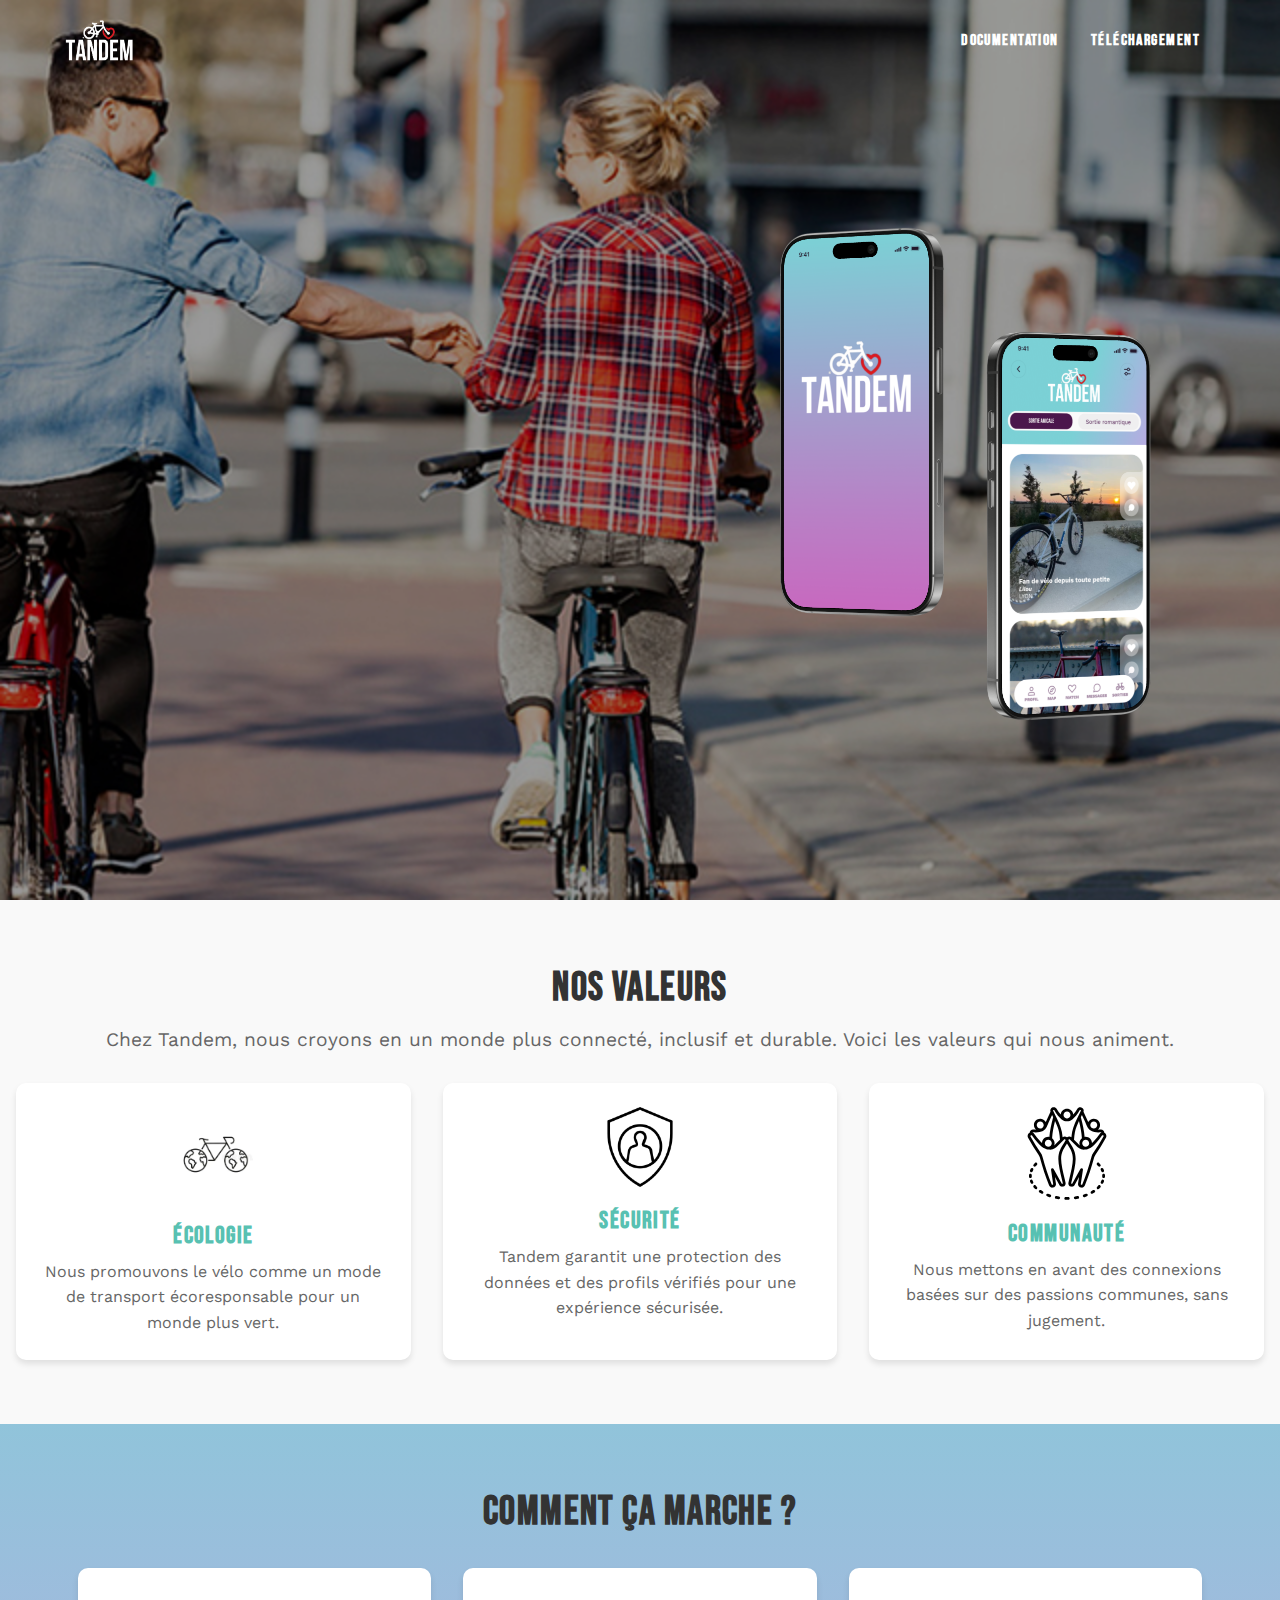
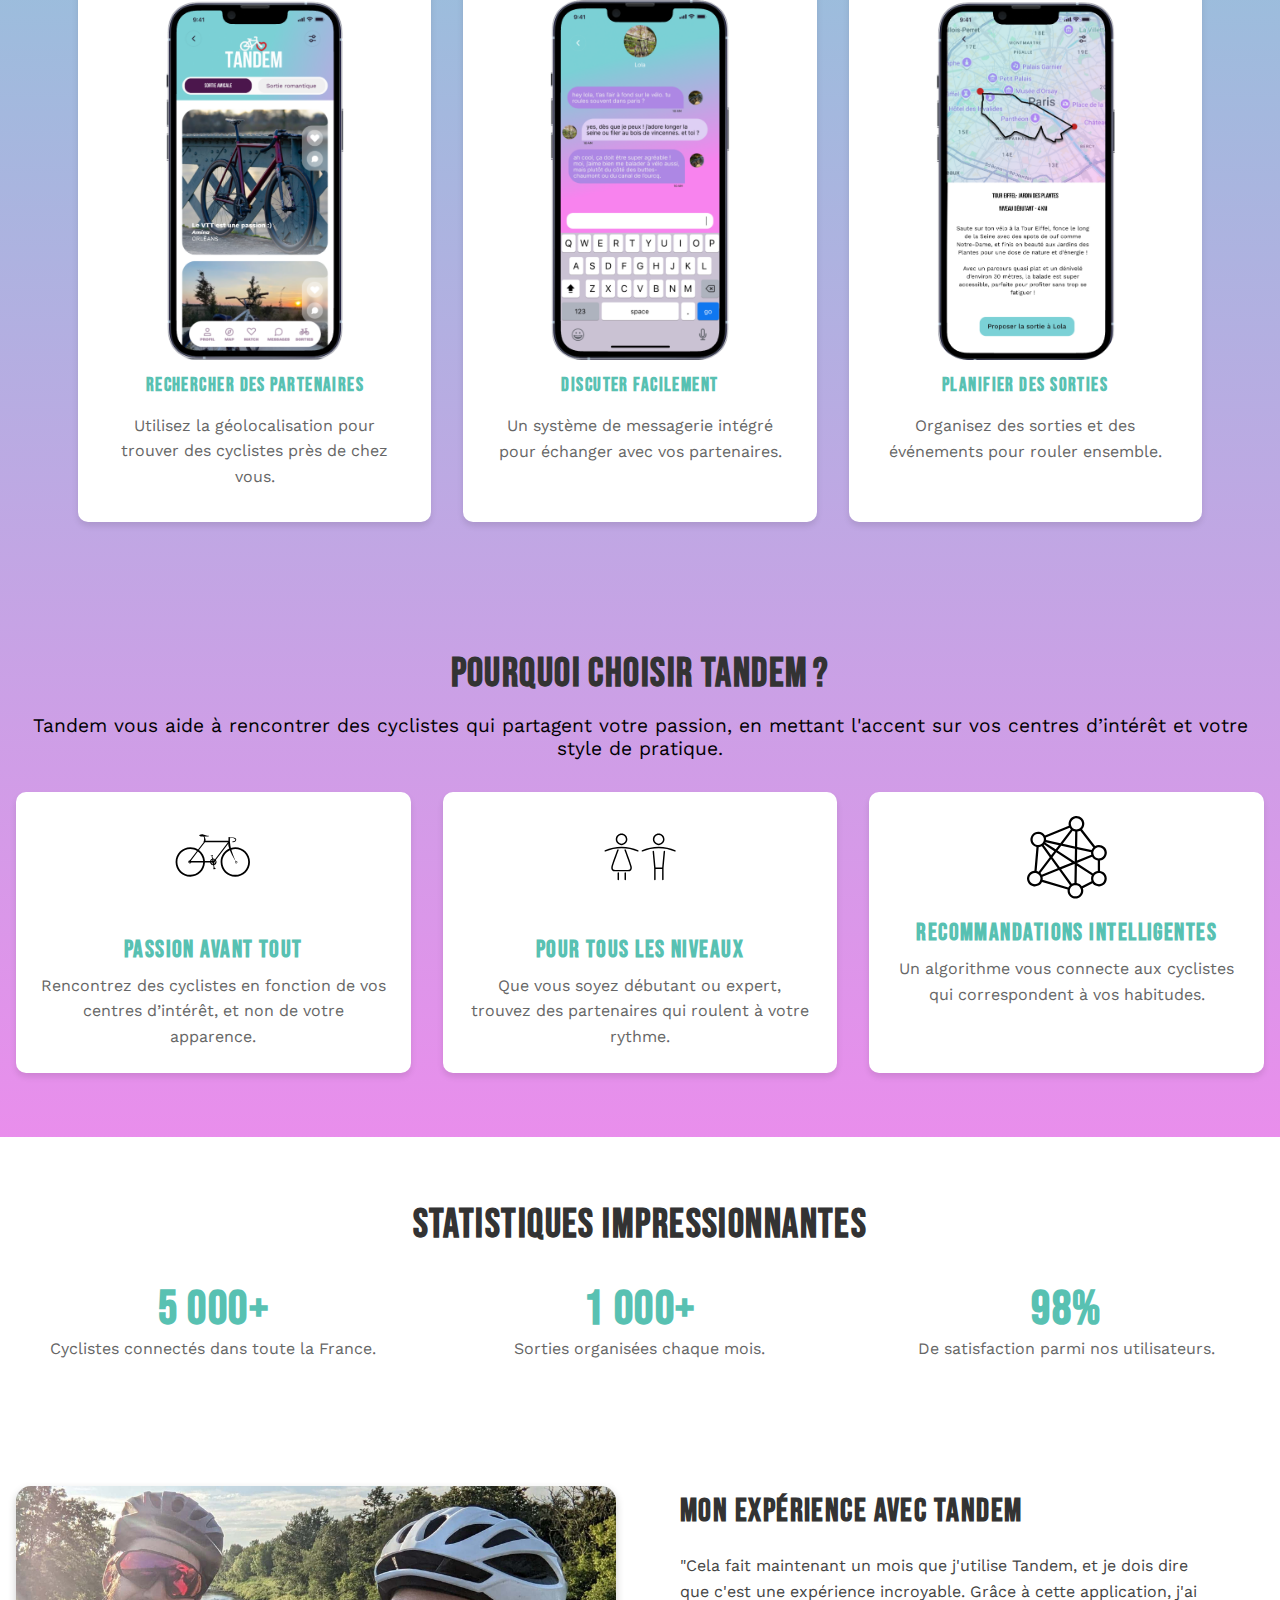
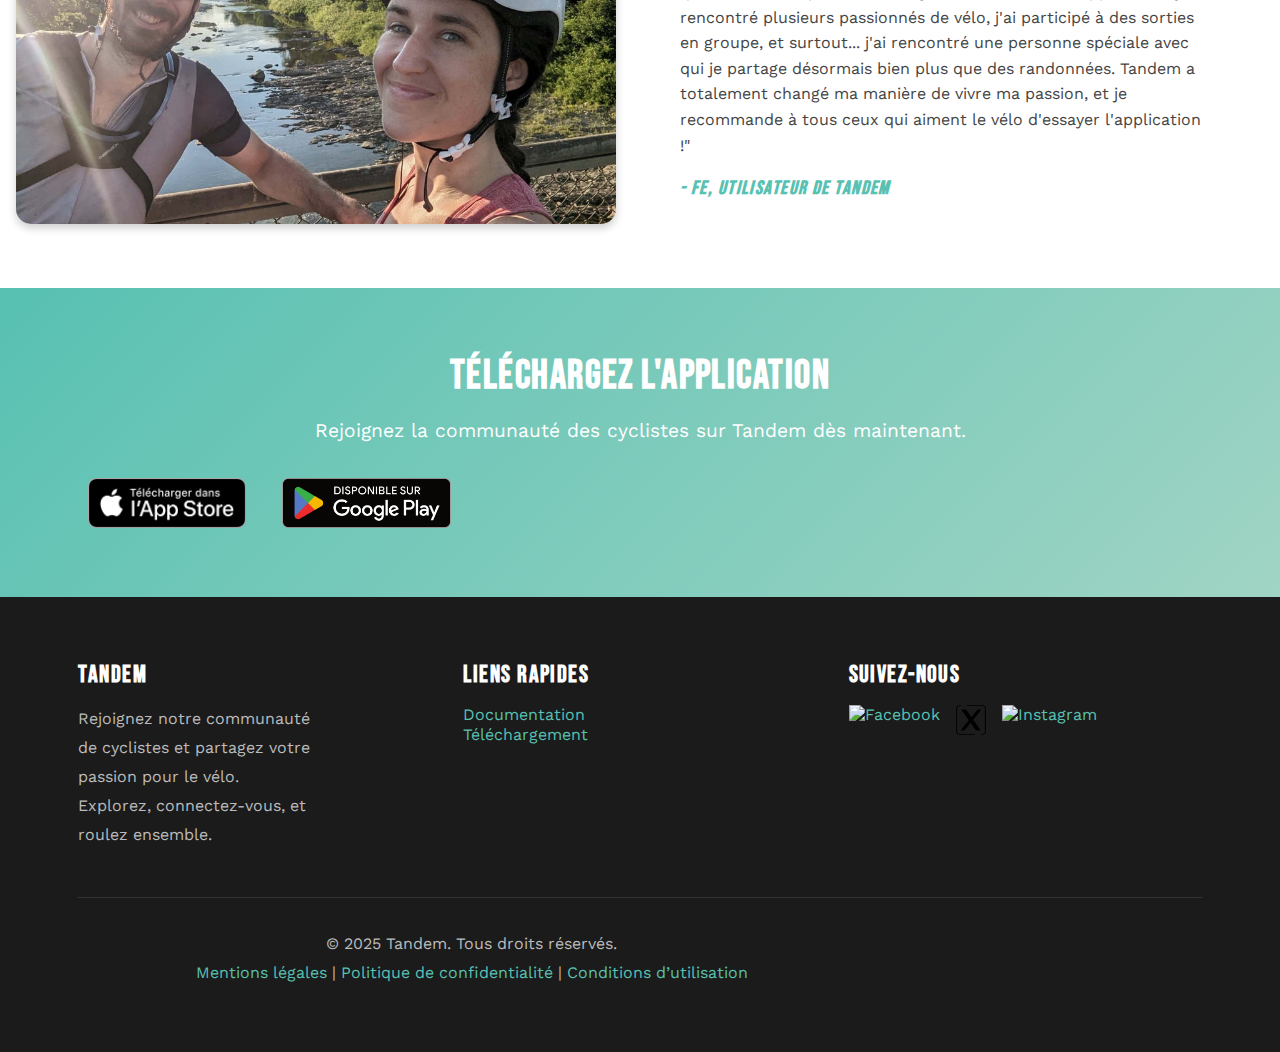
==== commit 83ebef2d: "push J6" ====
--- a/index.html
+++ b/index.html
@@ -37,10 +37,41 @@
     </div>  
   </section>
 
+  <section id="valeurs" class="valeurs">
+    <div class="conteneur">
+      <h2>Nos valeurs</h2>
+      <p class="intro-valeurs">
+        Chez Tandem, nous croyons en un monde plus connecté, inclusif et durable. Voici les valeurs qui nous animent.
+      </p>
+      <div class="grille-valeurs">
+        <!-- 1. Écologie -->
+        <div class="valeur">
+          <img src="images/image 41.png" alt="Écologie">
+          <h3>Écologie</h3>
+          <p>Nous promouvons le vélo comme un mode de transport écoresponsable pour un monde plus vert.</p>
+        </div>
+        <!-- 2. Sécurité -->
+        <div class="valeur">
+          <img src="images/secu.png" alt="Sécurité">
+          <h3>Sécurité</h3>
+          <p>Tandem garantit une protection des données et des profils vérifiés pour une expérience sécurisée.</p>
+        </div>
+        <!-- 3. Communauté -->
+        <div class="valeur">
+          <img src="images/Vector.svg" alt="Communauté">
+          <h3>Communauté</h3>
+          <p>Nous mettons en avant des connexions basées sur des passions communes, sans jugement.</p>
+        </div>
+      </div>
+    </div>
+  </section>
+  
+  
+
 
   <section id="features" class="features">
     <div class="container">
-      <h2>Fonctionnalités principales</h2>
+      <h2>Comment ça marche ?</h2>
       <div class="features-grid">
         <!-- Fonctionnalité 1 -->
         <div class="feature-item">
@@ -65,64 +96,81 @@
   </section>
 
 
-  <section id="why-tandem" class="why-tandem">
-    <div class="container">
-      <h2>Pourquoi choisir Tandem ?</h2>
-      <div class="why-grid">
-        <!-- Bloc 1 -->
-        <div class="why-item">
-          <img src="images/10years.svg" alt="10 ans d'expérience" class="why-icon">
-          <h3> Matchs uniques</h3>
-          <p>Trouvez des partenaires qui partagent votre passion du vélo.</p>
-        </div>
-        <!-- Bloc 2 -->
-        <div class="why-item">
-          <img src="images/trust.svg" alt="Fiable" class="why-icon">
-          <h3>Expérience personnalisée</h3>
-          <p>Un algorithme qui adapte les rencontres à vos préférences 🔍✨.</p>
-        </div>
-        <!-- Bloc 3 -->
-        <div class="why-item">
-          <img src="images/safe.svg" alt="Sécurité garantie" class="why-icon">
-          <h3>Communauté authentique</h3>
-          <p>Roulez en groupe et réduisez votre empreinte carbone tout en profitant de la nature.</p>
-        </div>
-      </div>
-    </div>
-  </section>
-  
-  <section id="reviews" class="reviews">
-    <div class="container">
-      <h2>Avis des utilisateurs</h2>
-      <p class="reviews-subtitle">Découvrez les histoires de couples qui se sont rencontrés grâce à Tandem.</p>
-      <div class="reviews-grid">
-        <!-- Témoignage 1 -->
-        <div class="review-item">
-          <img src="images\focused_171170398-stock-photo-couple-leaning-on-bike.jpg" alt="Photo de Sophie et Marc" class="review-image">
-          <div class="review-text">
-            <h3>Sophie & Marc</h3>
-            <p>“Grâce à Tandem, nous avons découvert une passion commune pour le vélo. Chaque sortie est une aventure, et c’est grâce à cette app qu’on partage tout ça ensemble !”</p>
-          </div>
-        </div>
-        <!-- Témoignage 2 -->
-        <div class="review-item">
-          <img src="images\a10107bc8d946a50107bc8d9479010v-960x640.jpeg" alt="Photo de Claire et Julien" class="review-image">
-          <div class="review-text">
-            <h3>Claire & Julien</h3>
-            <p>“Tandem nous a permis de nous rencontrer et de former un groupe d’amis cyclistes. En plus d’avoir trouvé un partenaire, j’ai rencontré une communauté incroyable.”</p>
-          </div>
-        </div>
-        <!-- Témoignage 3 -->
-        <div class="review-item">
-          <img src="images\voyage-velo-nadeau5.jpg" alt="Photo d’Élise et Paul" class="review-image">
-          <div class="review-text">
-            <h3>Élise & Paul</h3>
-            <p>“On a tous les deux rejoint Tandem pour faire des sorties en vélo. Aujourd’hui, on planifie même des road trips à vélo ensemble. Une expérience inoubliable !”</p>
-          </div>
-        </div>
-      </div>
-    </div>
-  </section>
+<section id="pourquoi-tandem" class="pourquoi-tandem">
+  <div class="conteneur">
+    <h2>Pourquoi choisir Tandem ?</h2>
+    <p class="intro-pourquoi">
+      Tandem vous aide à rencontrer des cyclistes qui partagent votre passion, 
+      en mettant l'accent sur vos centres d’intérêt et votre style de pratique.
+    </p>
+    <div class="grille-pourquoi">
+      <!-- 1. Passion avant tout -->
+      <div class="avantage">
+        <img src="images/noun-bicycle-37389 1.svg" alt="Passion avant tout : dessin de vélo">
+        <h3>Passion avant tout</h3>
+        <p>Rencontrez des cyclistes en fonction de vos centres d’intérêt, et non de votre apparence.</p>
+      </div>
+      <!-- 2. Pour tous les niveaux -->
+      <div class="avantage">
+        <img src="images/noun-people-33177 1.svg" alt="Image de deux personnes ">
+        <h3>Pour tous les niveaux</h3>
+        <p>Que vous soyez débutant ou expert, trouvez des partenaires qui roulent à votre rythme.</p>
+      </div>
+      <!-- 3. Algorithme intelligent -->
+      <div class="avantage">
+        <img src="images/Vector ALGO.svg" alt="Dessin noir et blanc algorithme">
+        <h3>Recommandations intelligentes</h3>
+        <p>Un algorithme vous connecte aux cyclistes qui correspondent à vos habitudes.</p>
+      </div>
+    </div>
+  </div>
+</section>
+
+<section id="statistiques" class="statistiques">
+  <div class="conteneur">
+    <h2>Statistiques impressionnantes</h2>
+    <div class="grille-statistiques">
+      <div class="statistique">
+        <h3>5 000+</h3>
+        <p>Cyclistes connectés dans toute la France.</p>
+      </div>
+      <div class="statistique">
+        <h3>1 000+</h3>
+        <p>Sorties organisées chaque mois.</p>
+      </div>
+      <div class="statistique">
+        <h3>98%</h3>
+        <p>De satisfaction parmi nos utilisateurs.</p>
+      </div>
+    </div>
+  </div>
+</section>
+
+
+  
+<section id="avis-utilisateur" class="avis-utilisateur">
+  <div class="conteneur">
+    <div class="contenu-avis">
+      <!-- Image à gauche -->
+      <img src="images/conjoint-et-cynthia.jpg" alt="Mon expérience avec Tandem" class="image-avis">
+      
+      <!-- Texte à droite -->
+      <div class="texte-avis">
+        <h2>Mon expérience avec Tandem</h2>
+        <p>
+          "Cela fait maintenant un mois que j'utilise Tandem, et je dois dire que c'est une expérience incroyable.  
+          Grâce à cette application, j'ai rencontré plusieurs passionnés de vélo, j'ai participé à des sorties en groupe,  
+          et surtout... j'ai rencontré une personne spéciale avec qui je partage désormais bien plus que des randonnées.  
+          Tandem a totalement changé ma manière de vivre ma passion, et je recommande à tous ceux qui aiment le vélo  
+          d'essayer l'application !"
+        </p>
+        <h3>- Fe, utilisateur de Tandem</h3>
+      </div>
+    </div>
+  </div>
+</section>
+
+
   
 
   <section id="download" class="download">
@@ -130,8 +178,13 @@
       <h2>Téléchargez l'application</h2>
       <p>Rejoignez la communauté des cyclistes sur Tandem dès maintenant.</p>
       <div class="btn-group">
-        <a href="#" class="btn btn-secondary">App Store</a>
-        <a href="#" class="btn btn-secondary">Google Play</a>
+ 
+        <a href="https://www.apple.com/app-store/" target="_blank">
+          <img src="images/Download_on_the_App_Store_Badge_FRCA_RGB_blk.svg.png" alt="Télécharger sur l'App Store">
+        </a>
+        <a href="https://play.google.com/store" target="_blank">
+          <img src="images/Google_Play_Store_badge_FR.svg.png" alt="Télécharger sur Google Play">
+        </a>
       </div>
     </div>
   </section>
@@ -141,17 +194,17 @@
       <!-- Grille principale -->
       <div class="footer-grid">
         <!-- Bloc description -->
-        <div>
+        <div class="footer-tandem">
           <h3>Tandem</h3>
-          <p>Rejoignez notre communauté de cyclistes et partagez votre passion pour le vélo. Explorez, connectez-vous, et roulez ensemble.</p>
+          <p>Rejoignez notre communauté de cyclistes et partagez votre passion pour le vélo. 
+          <br>
+          Explorez, connectez-vous, et roulez ensemble.</p>
         </div>
         <!-- Bloc liens rapides -->
         <div>
           <h4>Liens rapides</h4>
           <ul>
-            <li><a href="#documentation">Documentation</a></li>
-            <li><a href="#prototype">Prototype</a></li>
-            <li><a href="#about">À propos</a></li>
+            <li><a href="doc.html">Documentation</a></li>
             <li><a href="#download">Téléchargement</a></li>
           </ul>
         </div>
@@ -159,9 +212,9 @@
         <div>
           <h4>Suivez-nous</h4>
           <div class="footer-social">
-            <a href="#"><img src="images/icon-facebook.png" alt="Facebook"></a>
-            <a href="#"><img src="images/icon-twitter.png" alt="Twitter"></a>
-            <a href="#"><img src="images/icon-instagram.png" alt="Instagram"></a>
+            <a href="#"><img src="images/facebook1.webp" alt="Facebook"></a>
+            <a href="#"><img src="images/X.svg" alt="Twitter"></a>
+            <a href="#"><img src="images/instagram.webp" alt="Instagram"></a>
           </div>
         </div>
       </div>
--- a/style.css
+++ b/style.css
@@ -8,6 +8,7 @@
   padding: 0;
   box-sizing: border-box;
   scroll-behavior: smooth; /* Défilement doux */
+  list-style: none;
 }
 
 
@@ -38,3 +39,77 @@
   max-width: 1200px;
   margin: 0 auto;
 }
+
+
+  /* FOOTER */
+  .footer {
+    background: #1b1b1b; /* Fond noir légèrement adouci */
+    color: white;
+    padding: 4rem 1rem;
+  }
+  
+  .footer-grid {
+    display: grid;
+    grid-template-columns: repeat(auto-fit, minmax(200px, 1fr)); /* Grille responsive */
+    gap: 2rem;
+    margin-bottom: 3rem;
+  }
+  
+  .footer h3, .footer h4 {
+    font-size: 1.5rem;
+    color: #ffffff;
+    margin-bottom: 1rem;
+  }
+  
+  .footer p {
+    font-size: 1rem;
+    color: #bbbbbb; /* Couleur plus douce pour les textes secondaires */
+    line-height: 1.8;
+    width: 70%;
+  }
+  
+  .footer a {
+    color: #58C1B2; /* Accent color */
+    text-decoration: none;
+    font-size: 1rem;
+    transition: color 0.3s ease;
+  }
+  
+  .footer a:hover {
+    color: #41a199; /* Changement de couleur au survol */
+  }
+  
+  .footer-social {
+    display: flex;
+    justify-content: flex-start;
+    gap: 1rem;
+  }
+  
+  .footer-social img {
+    width: 30px;
+    height: 30px;
+    transition: transform 0.3s ease, filter 0.3s ease;
+  }
+  
+  .footer-social img:hover {
+    transform: scale(1.2); /* Zoom au survol */
+    filter: brightness(1.3); /* Éclaircissement de l'icône */
+  }
+  
+  .footer-bottom {
+    text-align: center;
+    font-size: 0.9rem;
+    color: #999999;
+    border-top: 1px solid #333333; /* Ligne de séparation en haut */
+    padding-top: 2rem;
+    margin-top: 2rem;
+  }
+  
+  .footer-bottom a {
+    color: #58C1B2;
+    text-decoration: none;
+  }
+  
+  .footer-bottom a:hover {
+    text-decoration: underline;
+  }--- a/index.css
+++ b/index.css
@@ -19,7 +19,7 @@
     left: 0;
     width: 100%;
     height: 100%;
-    background: rgba(0, 0, 0, 0.5);
+    background: rgba(0, 0, 0, 0.4);
     z-index: 1;
   }
   
@@ -134,6 +134,64 @@
     height: 100px;
   }
   
+ /* SECTION NOS VALEURS */
+.valeurs {
+    padding: 4rem 1rem;
+    background: #f9f9f9;
+    text-align: center;
+  }
+  
+  .valeurs h2 {
+    font-size: 2.5rem;
+    margin-bottom: 1rem;
+    color: #333;
+  }
+  
+  .intro-valeurs {
+    font-size: 1.2rem;
+    color: #666;
+    margin-bottom: 2rem;
+  }
+  
+  .grille-valeurs {
+    display: grid;
+    grid-template-columns: repeat(auto-fit, minmax(280px, 1fr));
+    gap: 2rem;
+  }
+  
+  .valeur {
+    background: white;
+    border-radius: 10px;
+    padding: 1.5rem;
+    text-align: center;
+    box-shadow: 0 4px 6px rgba(0, 0, 0, 0.1);
+    transition: transform 0.3s ease, box-shadow 0.3s ease;
+  }
+  
+  .valeur:hover {
+    transform: translateY(-10px);
+    box-shadow: 0 6px 12px rgba(0, 0, 0, 0.15);
+  }
+  
+  .valeur img {
+    width: 80px;
+    margin-bottom: 1rem;
+  }
+  
+  .valeur h3 {
+    font-size: 1.5rem;
+    color: #58C1B2;
+    margin-bottom: 0.5rem;
+  }
+  
+  .valeur p {
+    font-size: 1rem;
+    color: #666;
+    line-height: 1.6;
+  }
+  
+
+
   /* SECTION FONCTIONNALITÉS */
   .features {
     padding: 4rem 1rem;
@@ -184,116 +242,159 @@
   }
   
   
+/* SECTION STATISTIQUES */
+.statistiques {
+    padding: 4rem 1rem;
+    text-align: center;
+    background: #fff;
+  }
+  
+  .statistiques h2 {
+    font-size: 2.5rem;
+    margin-bottom: 2rem;
+    color: #333;
+  }
+  
+  .grille-statistiques {
+    display: grid;
+    grid-template-columns: repeat(auto-fit, minmax(300px, 1fr));
+    gap: 2rem;
+  }
+  
+  .statistique h3 {
+    font-size: 3rem;
+    color: #58C1B2;
+  }
+  
+  .statistique p {
+    font-size: 1rem;
+    color: #666;
+  }
+  
+  
+
+
   /* SECTION AVIS */
-  /* SECTION AVIS */
-  .reviews {
+/* SECTION AVIS UTILISATEUR */
+.avis-utilisateur {
     padding: 4rem 1rem;
-    text-align: center;
-  }
-  
-  .reviews h2 {
+    background: white;
+    text-align: center;
+  }
+  
+  /* Conteneur principal */
+  .contenu-avis {
+    display: flex;
+    flex-direction: column;
+    align-items: center;
+    text-align: center;
+    gap: 2rem;
+  }
+  
+  /* Image à gauche, plus grande */
+  .image-avis {
+    width: 100%;
+    max-width: 600px;
+    border-radius: 15px;
+    box-shadow: 0 4px 8px rgba(0, 0, 0, 0.2);
+  }
+  
+  /* Texte à droite */
+  .texte-avis {
+    max-width: 800px;
+    font-size: 1rem; /* Réduction du texte */
+    color: #444;
+    line-height: 1.6;
+    text-align: left;
+  }
+  
+  .texte-avis h2 {
+    font-size: 2rem;
+    margin-bottom: 1rem;
+    color: #333;
+  }
+  
+  .texte-avis h3 {
+    margin-top: 1rem;
+    font-size: 1.2rem;
+    color: #58C1B2;
+    font-style: italic;
+  }
+  
+  /* Responsive - Mise en page en deux colonnes */
+  @media (min-width: 768px) {
+    .contenu-avis {
+      flex-direction: row;
+      align-items: flex-start;
+      text-align: left;
+    }
+  
+    .image-avis {
+      width: 100%; /* Image plus grande */
+    }
+  
+    .texte-avis {
+      width: 45%; /* Texte plus petit et bien ajusté */
+      padding-left: 2rem;
+    }
+  }
+  
+  
+/* SECTION POURQUOI CHOISIR TANDEM */
+.pourquoi-tandem {
+    padding: 4rem 1rem;
+    text-align: center;
+  }
+  
+  .pourquoi-tandem h2 {
     font-size: 2.5rem;
+    margin-bottom: 1rem;
+    color: #333;
+  }
+  
+  .intro-pourquoi {
+    font-size: 1.2rem;
+    color: #010101;
+    margin-bottom: 2rem;
+  }
+  
+  .grille-pourquoi {
+    display: grid;
+    grid-template-columns: repeat(auto-fit, minmax(280px, 1fr));
+    gap: 2rem;
+  }
+  
+  .avantage {
+    background: white;
+    border-radius: 10px;
+    padding: 1.5rem;
+    text-align: center;
+    box-shadow: 0 4px 6px rgba(0, 0, 0, 0.1);
+    transition: transform 0.3s ease, box-shadow 0.3s ease;
+  }
+  
+  .avantage:hover {
+    transform: translateY(-10px);
+    box-shadow: 0 6px 12px rgba(0, 0, 0, 0.15);
+  }
+  
+  .avantage img {
+    width: 80px;
+    margin-bottom: 1rem;
+  }
+  
+  .avantage h3 {
+    font-size: 1.5rem;
+    color: #58C1B2;
     margin-bottom: 0.5rem;
-    color: #333;
-  }
-  
-  .reviews-subtitle {
-    font-size: 1.2rem;
-    color: #666;
-    margin-bottom: 3rem;
-  }
-  
-  .reviews-grid {
-    display: grid;
-    grid-template-columns: repeat(auto-fit, minmax(300px, 1fr)); /* Grille responsive */
-    gap: 2rem;
-    align-items: start;
-  }
-  
-  .review-item {
-    background: white;
-    padding: 1.5rem;
-    border-radius: 15px;
-    box-shadow: 0 4px 6px rgba(0, 0, 0, 0.1);
-    text-align: center;
-    transition: transform 0.3s ease, box-shadow 0.3s ease;
-  }
-  
-  .review-item:hover {
-    transform: translateY(-10px); /* Déplacement vers le haut */
-    box-shadow: 0 6px 12px rgba(0, 0, 0, 0.15);
-  }
-  
-  .review-image {
-    width: 100%;
-    max-width: 150px;
-    height: 150px;
-    object-fit: cover;
-    border-radius: 50%; /* Photo ronde */
-    margin-bottom: 1rem;
-    border: 3px solid #58C1B2; /* Bordure colorée */
-  }
-  
-  .review-text h3 {
-    font-size: 1.5rem;
-    margin-bottom: 0.5rem;
-    color: #58C1B2;
-  }
-  
-  .review-text p {
+  }
+  
+  .avantage p {
     font-size: 1rem;
     color: #666;
     line-height: 1.6;
   }
   
-  
-  /* ANIMATIONS */
-  @keyframes fadeIn {
-    to {
-      opacity: 1;
-      transform: translateY(0);
-    }
-  }
-  /* SECTION POURQUOI CHOISIR */
-  .why-tandem {
-    background: #f9f9f9;
-    padding: 4rem 1rem;
-    text-align: center;
-  }
-  
-  .why-tandem h2 {
-    font-size: 2.5rem;
-    margin-bottom: 2rem;
-    color: #333;
-  }
-  
-  .why-grid {
-    display: grid;
-    grid-template-columns: repeat(auto-fit, minmax(300px, 1fr)); /* Grille responsive */
-    gap: 3rem;
-  }
-  
-  .why-item {
-    text-align: center;
-  }
-  
-  .why-icon {
-    width: 80px;
-    margin-bottom: 1rem;
-  }
-  
-  .why-item h3 {
-    font-size: 1.5rem;
-    font-weight: bold;
-    margin-bottom: 0.5rem;
-    color: #333;
-  }
-  
-  .why-item p {
-    font-size: 1rem;
-    color: #666;
-    line-height: 1.6;
-  }
   
 
   
@@ -309,77 +410,6 @@
     border-radius: 10px;
   }
   
-  /* FOOTER */
-  .footer {
-    background: #1b1b1b; /* Fond noir légèrement adouci */
-    color: white;
-    padding: 4rem 1rem;
-  }
-  
-  .footer-grid {
-    display: grid;
-    grid-template-columns: repeat(auto-fit, minmax(200px, 1fr)); /* Grille responsive */
-    gap: 2rem;
-    margin-bottom: 3rem;
-  }
-  
-  .footer h3, .footer h4 {
-    font-size: 1.5rem;
-    color: #ffffff;
-    margin-bottom: 1rem;
-  }
-  
-  .footer p {
-    font-size: 1rem;
-    color: #bbbbbb; /* Couleur plus douce pour les textes secondaires */
-    line-height: 1.8;
-  }
-  
-  .footer a {
-    color: #58C1B2; /* Accent color */
-    text-decoration: none;
-    font-size: 1rem;
-    transition: color 0.3s ease;
-  }
-  
-  .footer a:hover {
-    color: #41a199; /* Changement de couleur au survol */
-  }
-  
-  .footer-social {
-    display: flex;
-    justify-content: flex-start;
-    gap: 1rem;
-  }
-  
-  .footer-social img {
-    width: 30px;
-    height: 30px;
-    transition: transform 0.3s ease, filter 0.3s ease;
-  }
-  
-  .footer-social img:hover {
-    transform: scale(1.2); /* Zoom au survol */
-    filter: brightness(1.3); /* Éclaircissement de l'icône */
-  }
-  
-  .footer-bottom {
-    text-align: center;
-    font-size: 0.9rem;
-    color: #999999;
-    border-top: 1px solid #333333; /* Ligne de séparation en haut */
-    padding-top: 2rem;
-    margin-top: 2rem;
-  }
-  
-  .footer-bottom a {
-    color: #58C1B2;
-    text-decoration: none;
-  }
-  
-  .footer-bottom a:hover {
-    text-decoration: underline;
-  }
   
   /* SECTION TÉLÉCHARGEMENT */
   .download {
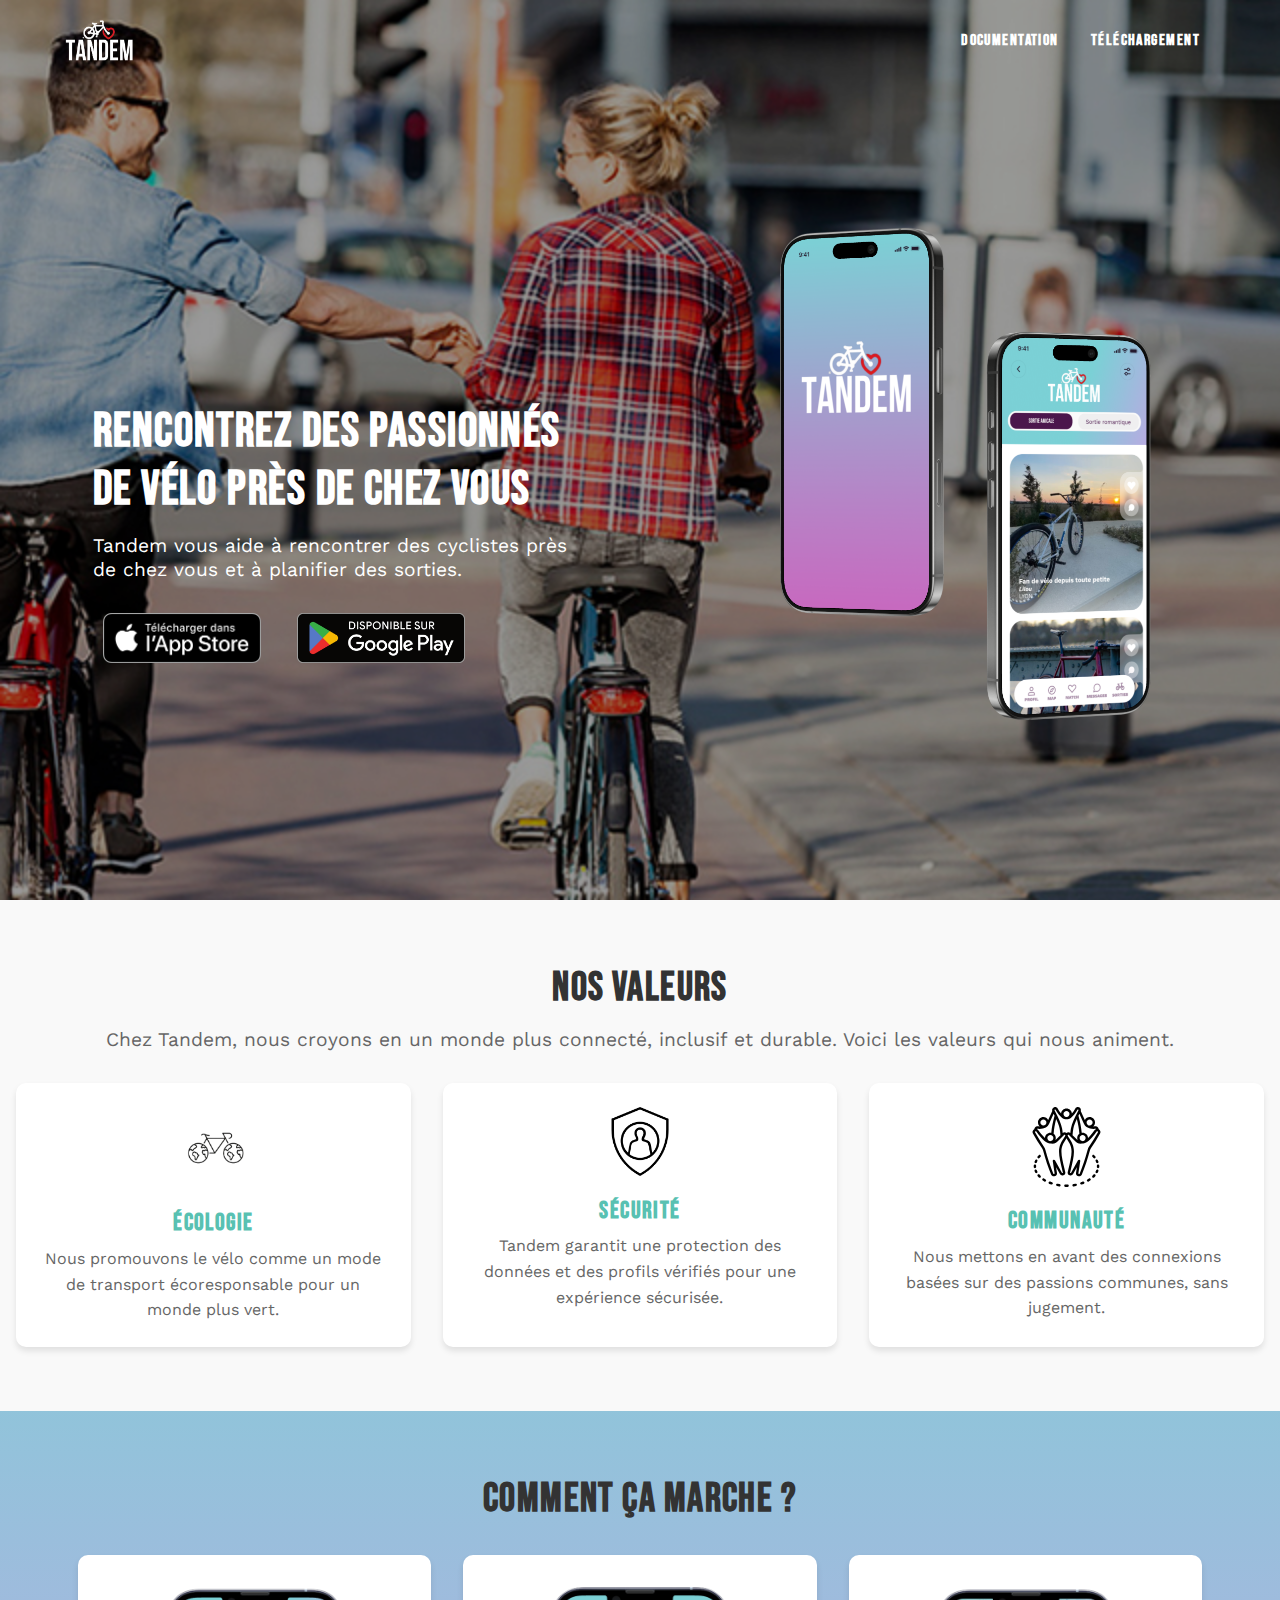
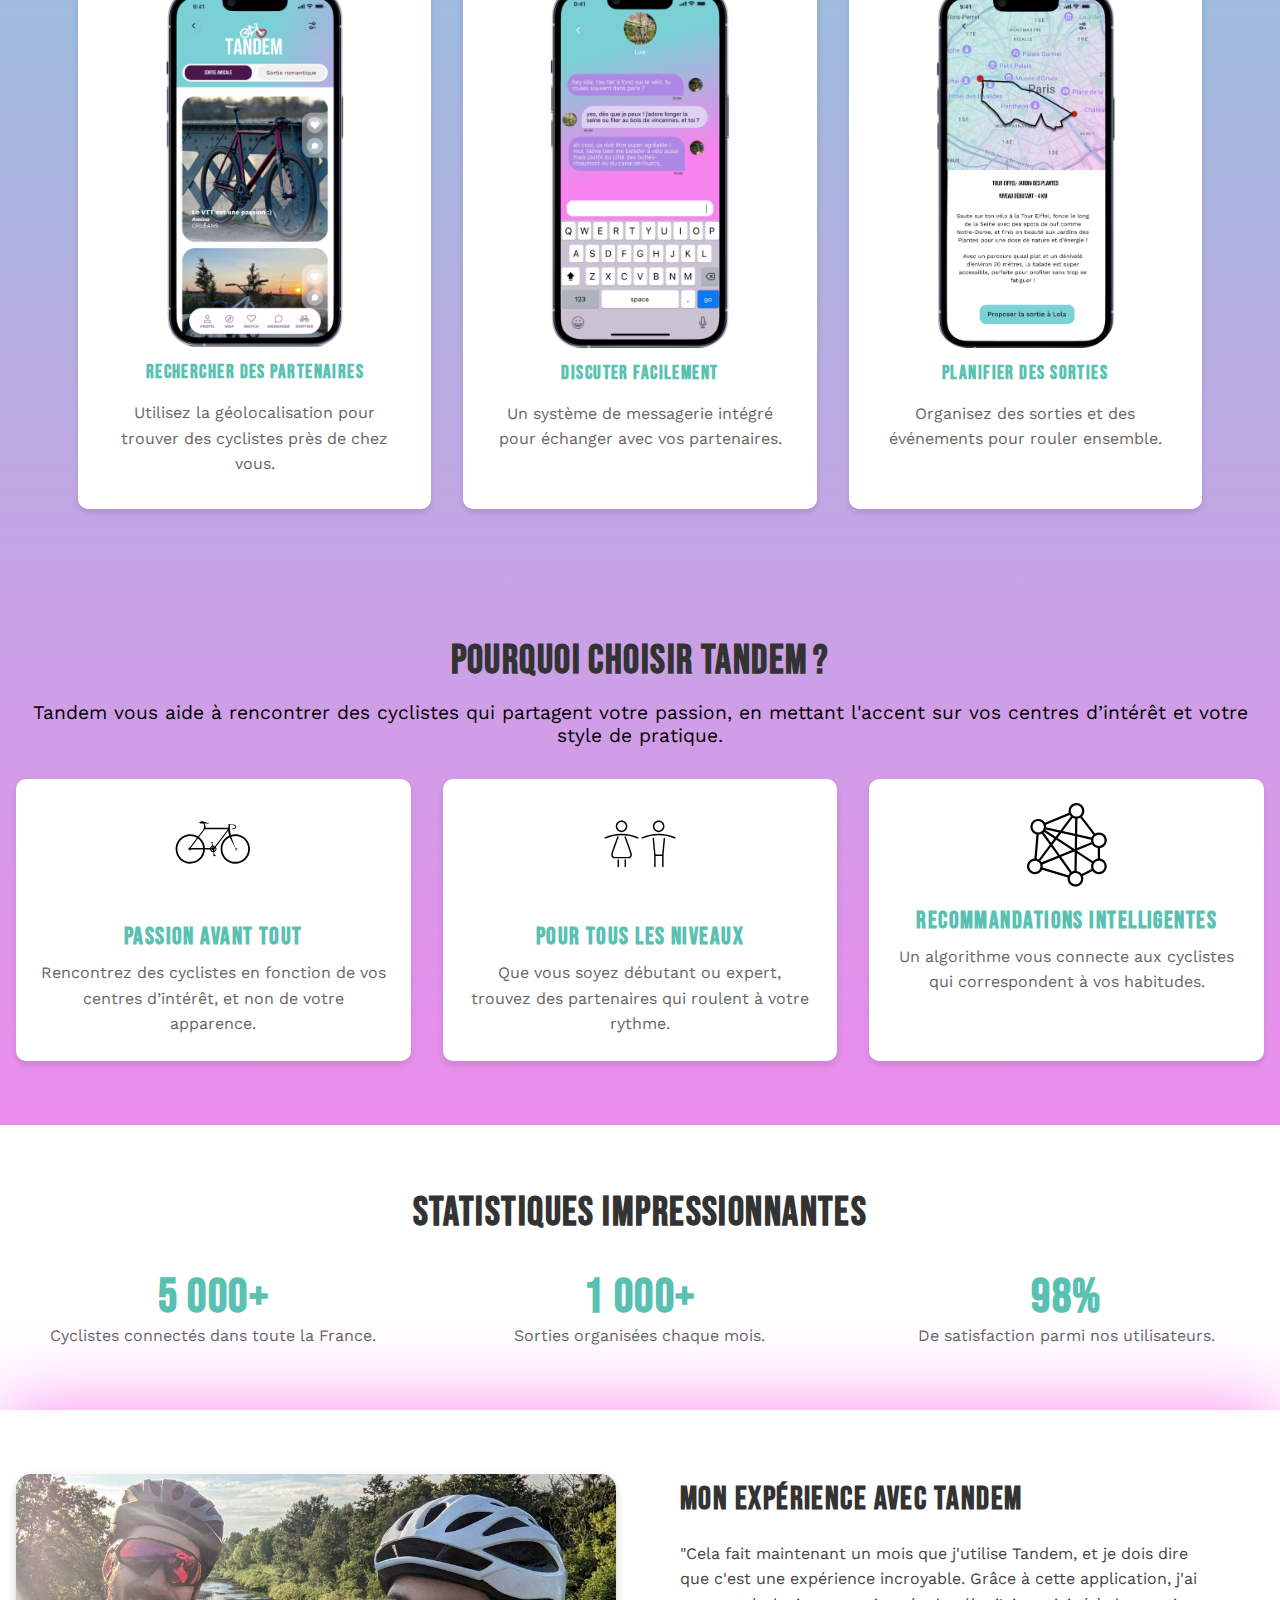
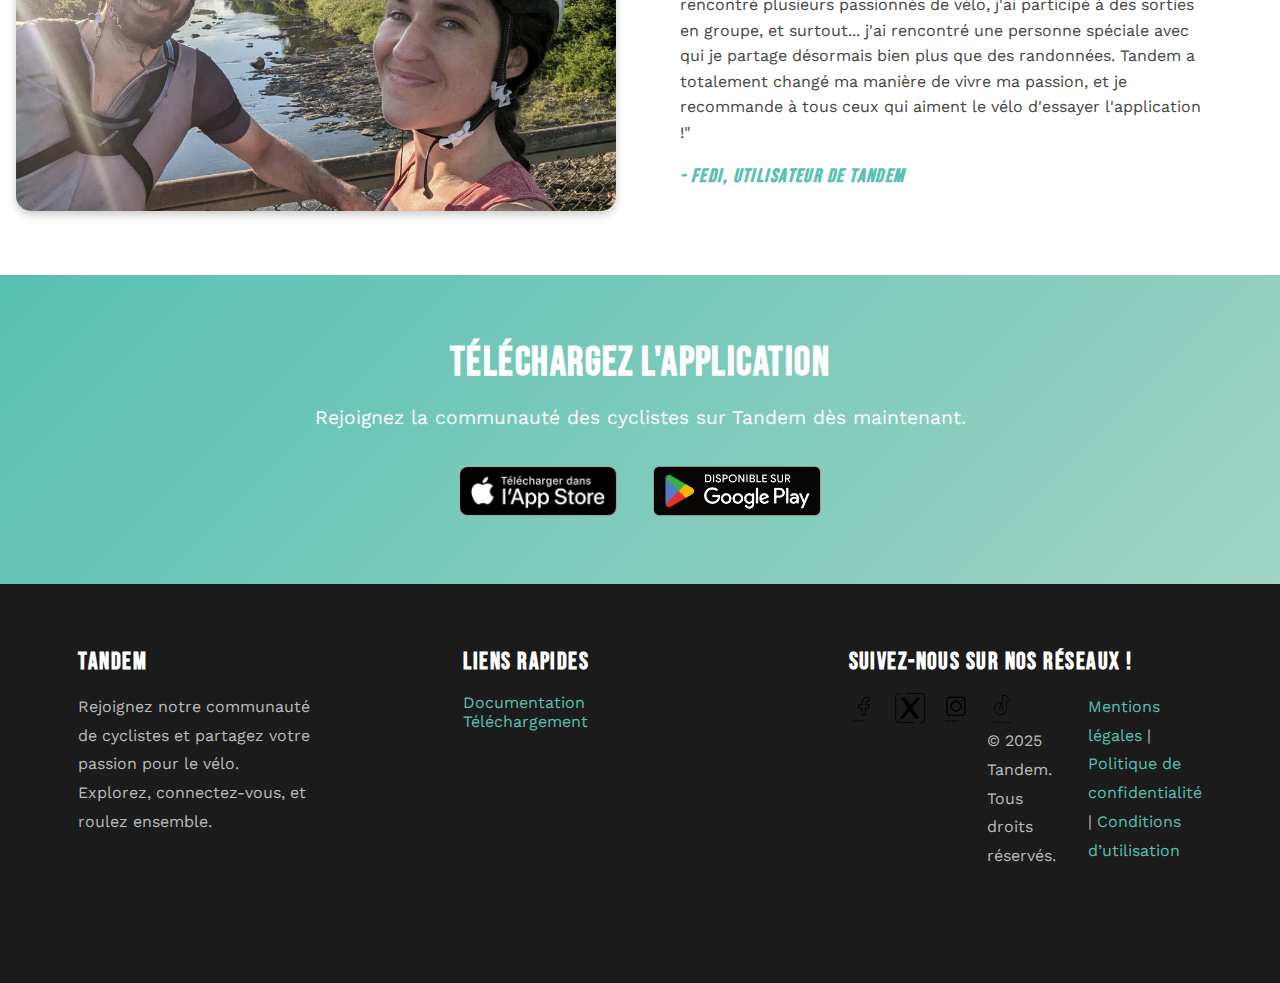
==== commit 8b7e2e68: "J6" ====
--- a/index.html
+++ b/index.html
@@ -46,19 +46,19 @@
       <div class="grille-valeurs">
         <!-- 1. Écologie -->
         <div class="valeur">
-          <img src="images/image 41.png" alt="Écologie">
+          <img src="images\image_41-removebg-preview.png" class="Écologie" alt="Écologie">
           <h3>Écologie</h3>
           <p>Nous promouvons le vélo comme un mode de transport écoresponsable pour un monde plus vert.</p>
         </div>
         <!-- 2. Sécurité -->
         <div class="valeur">
-          <img src="images/secu.png" alt="Sécurité">
+          <img src="images/secu.png" class="Sécurité" alt="Sécurité">
           <h3>Sécurité</h3>
           <p>Tandem garantit une protection des données et des profils vérifiés pour une expérience sécurisée.</p>
         </div>
         <!-- 3. Communauté -->
         <div class="valeur">
-          <img src="images/Vector.svg" alt="Communauté">
+          <img src="images/Vector.svg" class="Communauté" alt="Communauté">
           <h3>Communauté</h3>
           <p>Nous mettons en avant des connexions basées sur des passions communes, sans jugement.</p>
         </div>
@@ -164,7 +164,7 @@
           Tandem a totalement changé ma manière de vivre ma passion, et je recommande à tous ceux qui aiment le vélo  
           d'essayer l'application !"
         </p>
-        <h3>- Fe, utilisateur de Tandem</h3>
+        <h3>- Fedi, utilisateur de Tandem</h3>
       </div>
     </div>
   </div>
@@ -177,7 +177,7 @@
     <div class="container">
       <h2>Téléchargez l'application</h2>
       <p>Rejoignez la communauté des cyclistes sur Tandem dès maintenant.</p>
-      <div class="btn-group">
+      <div class="btn-group down">
  
         <a href="https://www.apple.com/app-store/" target="_blank">
           <img src="images/Download_on_the_App_Store_Badge_FRCA_RGB_blk.svg.png" alt="Télécharger sur l'App Store">
@@ -210,11 +210,12 @@
         </div>
         <!-- Bloc réseaux sociaux -->
         <div>
-          <h4>Suivez-nous</h4>
+          <h4>Suivez-nous sur nos réseaux !</h4>
           <div class="footer-social">
-            <a href="#"><img src="images/facebook1.webp" alt="Facebook"></a>
+            <a href="#"><img src="images/noun-facebook-6719933.svg" alt="Facebook"></a>
             <a href="#"><img src="images/X.svg" alt="Twitter"></a>
-            <a href="#"><img src="images/instagram.webp" alt="Instagram"></a>
+            <a href="#"><img src="images/noun-instagram-7495703.svg" alt="Instagram"></a>
+            <a href="#"><img src="images/noun-tiktok-3861486.svg" alt="tiktok></a>
           </div>
         </div>
       </div>
--- a/index.css
+++ b/index.css
@@ -28,7 +28,7 @@
   .hero .btn-group {
     position: relative;
     z-index: 2;
-    opacity: 0; /* Masqué par défaut */
+    opacity: 1;
     transform: translateY(10px); /* Décalage vertical initial */
     animation: fadeIn 1s ease forwards; /* Animation d'apparition */
   }
@@ -47,6 +47,7 @@
     animation-delay: 0.6s;
     padding-right: 500px;
   }
+  
   .mockup{
     width: 380px;
     position: absolute;
@@ -173,10 +174,12 @@
     box-shadow: 0 6px 12px rgba(0, 0, 0, 0.15);
   }
   
+
   .valeur img {
-    width: 80px;
-    margin-bottom: 1rem;
-  }
+    width: 20%;
+    margin-bottom: 1rem;
+  }
+
   
   .valeur h3 {
     font-size: 1.5rem;
@@ -280,6 +283,7 @@
     padding: 4rem 1rem;
     background: white;
     text-align: center;
+    box-shadow: 2px 1px 76px 0px rgba(249,132,239,1);
   }
   
   /* Conteneur principal */
@@ -436,6 +440,10 @@
     justify-content: flex-start;
     gap: 1rem; /* Espacement entre les boutons */
   }
+
+  .btn-group.down {
+    justify-content: center;
+  }
   
   .btn-secondary {
     display: inline-block;
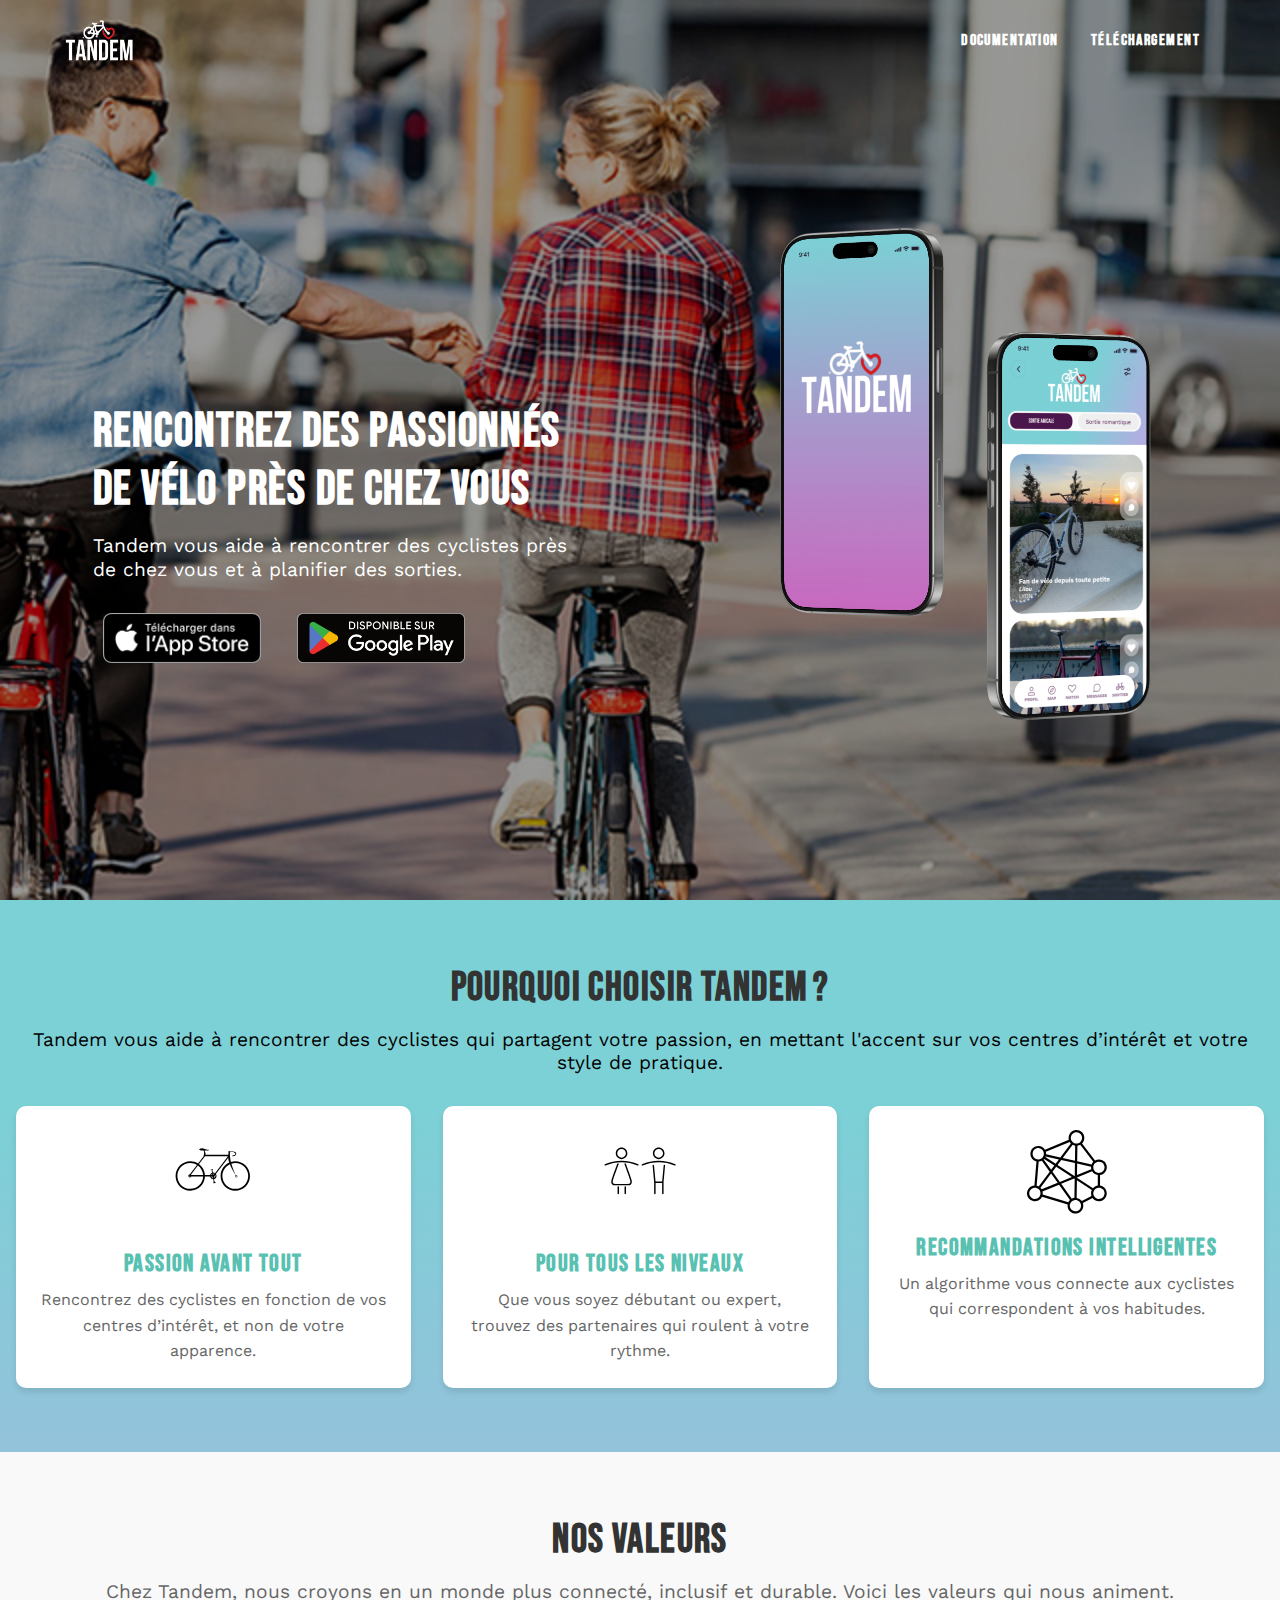
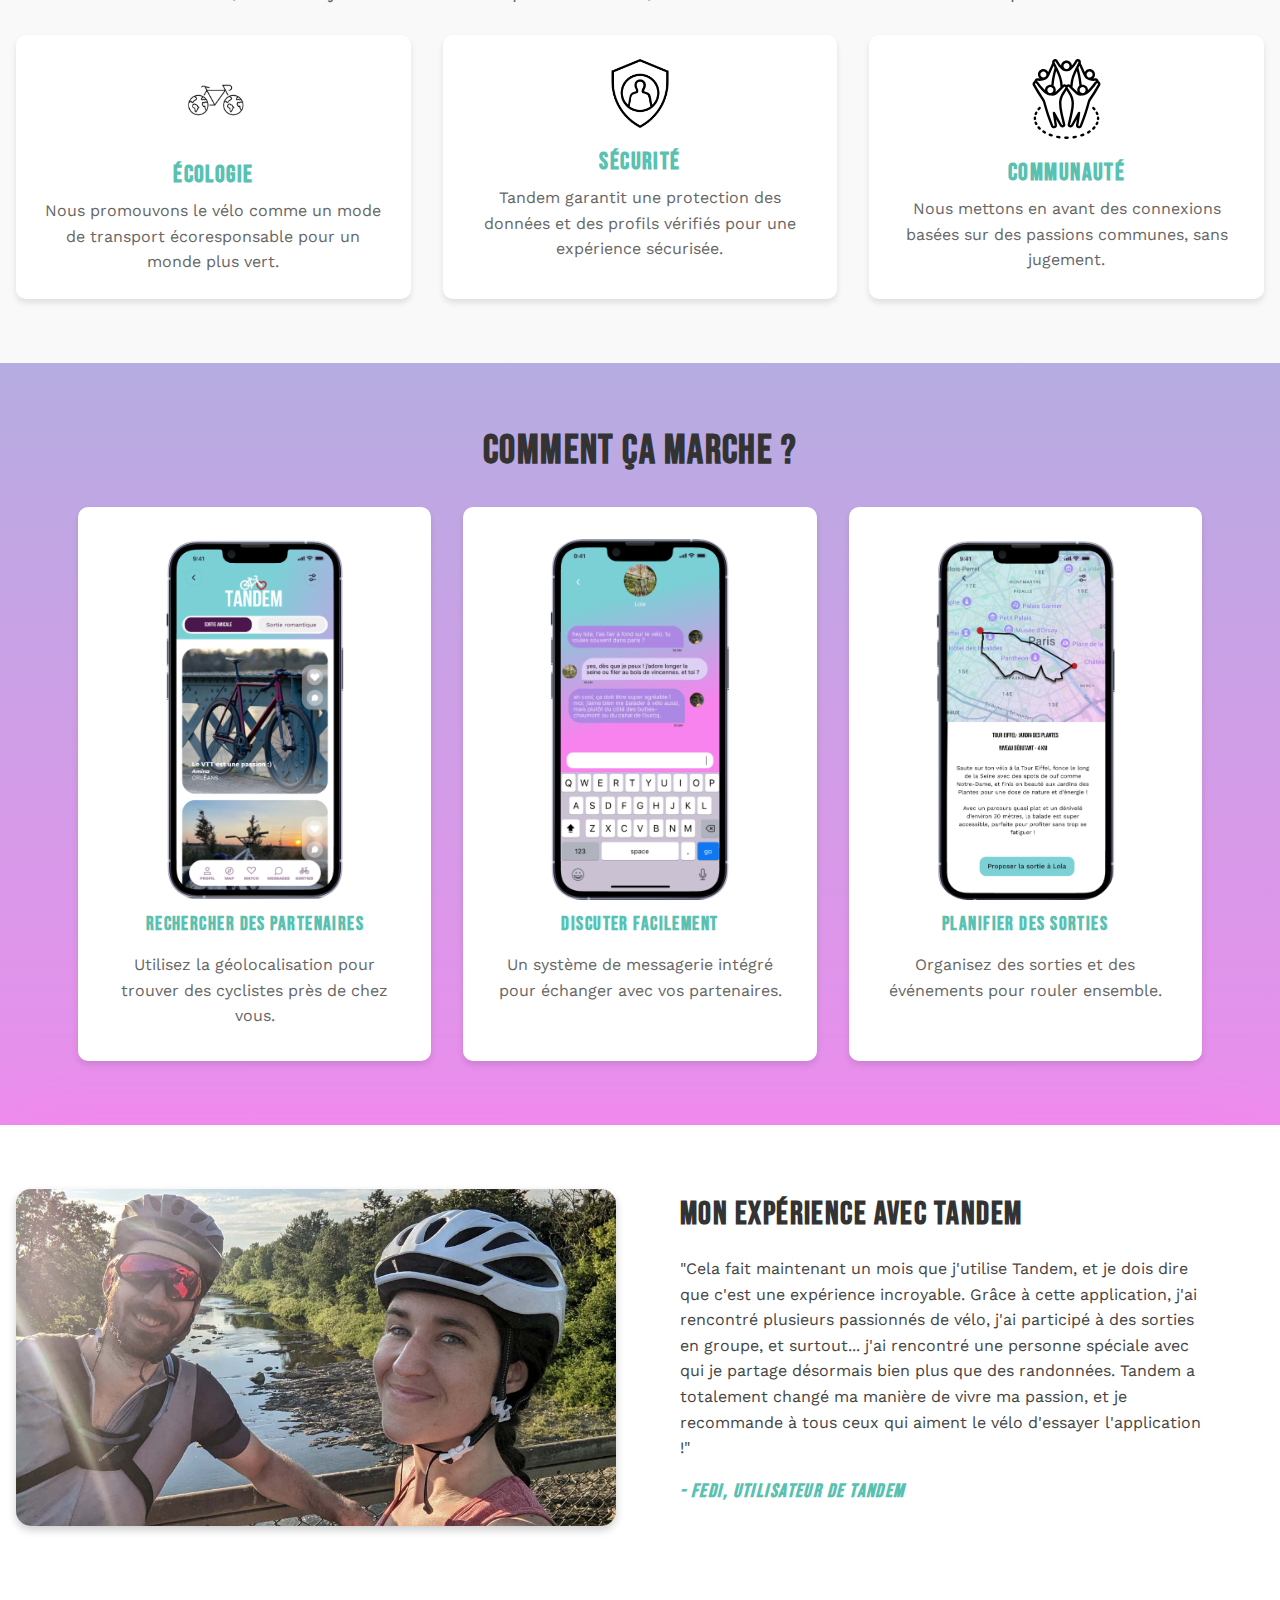
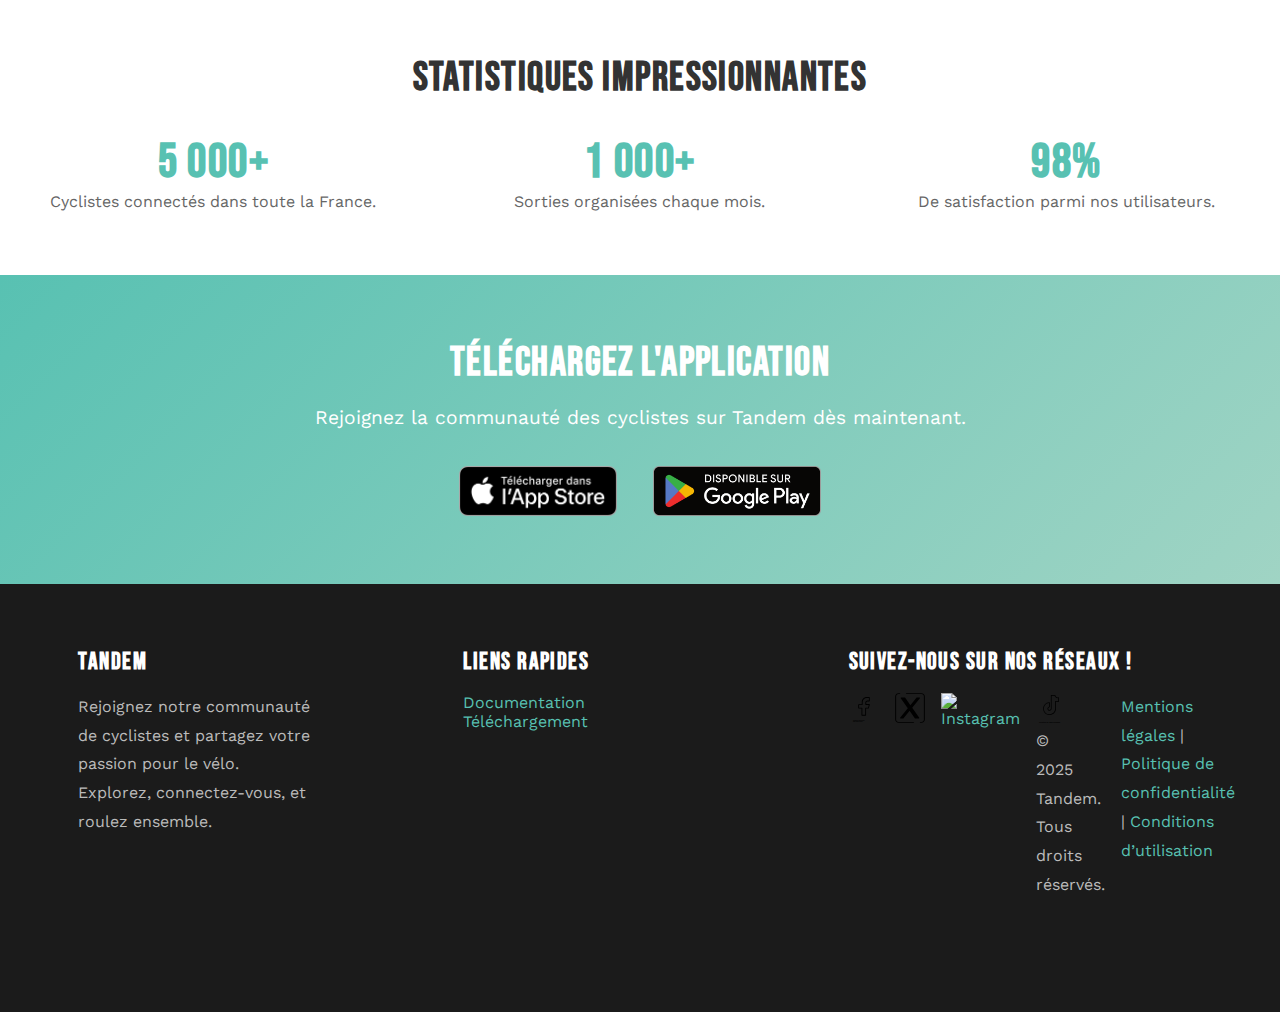
==== commit 3acf1a60: "maj" ====
--- a/index.html
+++ b/index.html
@@ -35,6 +35,37 @@
       <img src="images/mockup-tandem.png" class="mockup" alt="mockup Tandem">
 
     </div>  
+  </section>
+
+
+  <section id="pourquoi-tandem" class="pourquoi-tandem">
+    <div class="conteneur">
+      <h2>Pourquoi choisir Tandem ?</h2>
+      <p class="intro-pourquoi">
+        Tandem vous aide à rencontrer des cyclistes qui partagent votre passion, 
+        en mettant l'accent sur vos centres d’intérêt et votre style de pratique.
+      </p>
+      <div class="grille-pourquoi">
+        <!-- 1. Passion avant tout -->
+        <div class="avantage">
+          <img src="images/noun-bicycle-37389 1.svg" alt="Passion avant tout : dessin de vélo">
+          <h3>Passion avant tout</h3>
+          <p>Rencontrez des cyclistes en fonction de vos centres d’intérêt, et non de votre apparence.</p>
+        </div>
+        <!-- 2. Pour tous les niveaux -->
+        <div class="avantage">
+          <img src="images/noun-people-33177 1.svg" alt="Image de deux personnes ">
+          <h3>Pour tous les niveaux</h3>
+          <p>Que vous soyez débutant ou expert, trouvez des partenaires qui roulent à votre rythme.</p>
+        </div>
+        <!-- 3. Algorithme intelligent -->
+        <div class="avantage">
+          <img src="images/Vector ALGO.svg" alt="Dessin noir et blanc algorithme">
+          <h3>Recommandations intelligentes</h3>
+          <p>Un algorithme vous connecte aux cyclistes qui correspondent à vos habitudes.</p>
+        </div>
+      </div>
+    </div>
   </section>
 
   <section id="valeurs" class="valeurs">
@@ -94,57 +125,6 @@
       </div>
     </div>
   </section>
-
-
-<section id="pourquoi-tandem" class="pourquoi-tandem">
-  <div class="conteneur">
-    <h2>Pourquoi choisir Tandem ?</h2>
-    <p class="intro-pourquoi">
-      Tandem vous aide à rencontrer des cyclistes qui partagent votre passion, 
-      en mettant l'accent sur vos centres d’intérêt et votre style de pratique.
-    </p>
-    <div class="grille-pourquoi">
-      <!-- 1. Passion avant tout -->
-      <div class="avantage">
-        <img src="images/noun-bicycle-37389 1.svg" alt="Passion avant tout : dessin de vélo">
-        <h3>Passion avant tout</h3>
-        <p>Rencontrez des cyclistes en fonction de vos centres d’intérêt, et non de votre apparence.</p>
-      </div>
-      <!-- 2. Pour tous les niveaux -->
-      <div class="avantage">
-        <img src="images/noun-people-33177 1.svg" alt="Image de deux personnes ">
-        <h3>Pour tous les niveaux</h3>
-        <p>Que vous soyez débutant ou expert, trouvez des partenaires qui roulent à votre rythme.</p>
-      </div>
-      <!-- 3. Algorithme intelligent -->
-      <div class="avantage">
-        <img src="images/Vector ALGO.svg" alt="Dessin noir et blanc algorithme">
-        <h3>Recommandations intelligentes</h3>
-        <p>Un algorithme vous connecte aux cyclistes qui correspondent à vos habitudes.</p>
-      </div>
-    </div>
-  </div>
-</section>
-
-<section id="statistiques" class="statistiques">
-  <div class="conteneur">
-    <h2>Statistiques impressionnantes</h2>
-    <div class="grille-statistiques">
-      <div class="statistique">
-        <h3>5 000+</h3>
-        <p>Cyclistes connectés dans toute la France.</p>
-      </div>
-      <div class="statistique">
-        <h3>1 000+</h3>
-        <p>Sorties organisées chaque mois.</p>
-      </div>
-      <div class="statistique">
-        <h3>98%</h3>
-        <p>De satisfaction parmi nos utilisateurs.</p>
-      </div>
-    </div>
-  </div>
-</section>
 
 
   
@@ -170,7 +150,25 @@
   </div>
 </section>
 
-
+<section id="statistiques" class="statistiques">
+  <div class="conteneur">
+    <h2>Statistiques impressionnantes</h2>
+    <div class="grille-statistiques">
+      <div class="statistique">
+        <h3>5 000+</h3>
+        <p>Cyclistes connectés dans toute la France.</p>
+      </div>
+      <div class="statistique">
+        <h3>1 000+</h3>
+        <p>Sorties organisées chaque mois.</p>
+      </div>
+      <div class="statistique">
+        <h3>98%</h3>
+        <p>De satisfaction parmi nos utilisateurs.</p>
+      </div>
+    </div>
+  </div>
+</section>
   
 
   <section id="download" class="download">
@@ -214,7 +212,7 @@
           <div class="footer-social">
             <a href="#"><img src="images/noun-facebook-6719933.svg" alt="Facebook"></a>
             <a href="#"><img src="images/X.svg" alt="Twitter"></a>
-            <a href="#"><img src="images/noun-instagram-7495703.svg" alt="Instagram"></a>
+            <a href="#"><img src="images/(25) Pinterest.html" alt="Instagram"></a>
             <a href="#"><img src="images/noun-tiktok-3861486.svg" alt="tiktok></a>
           </div>
         </div>
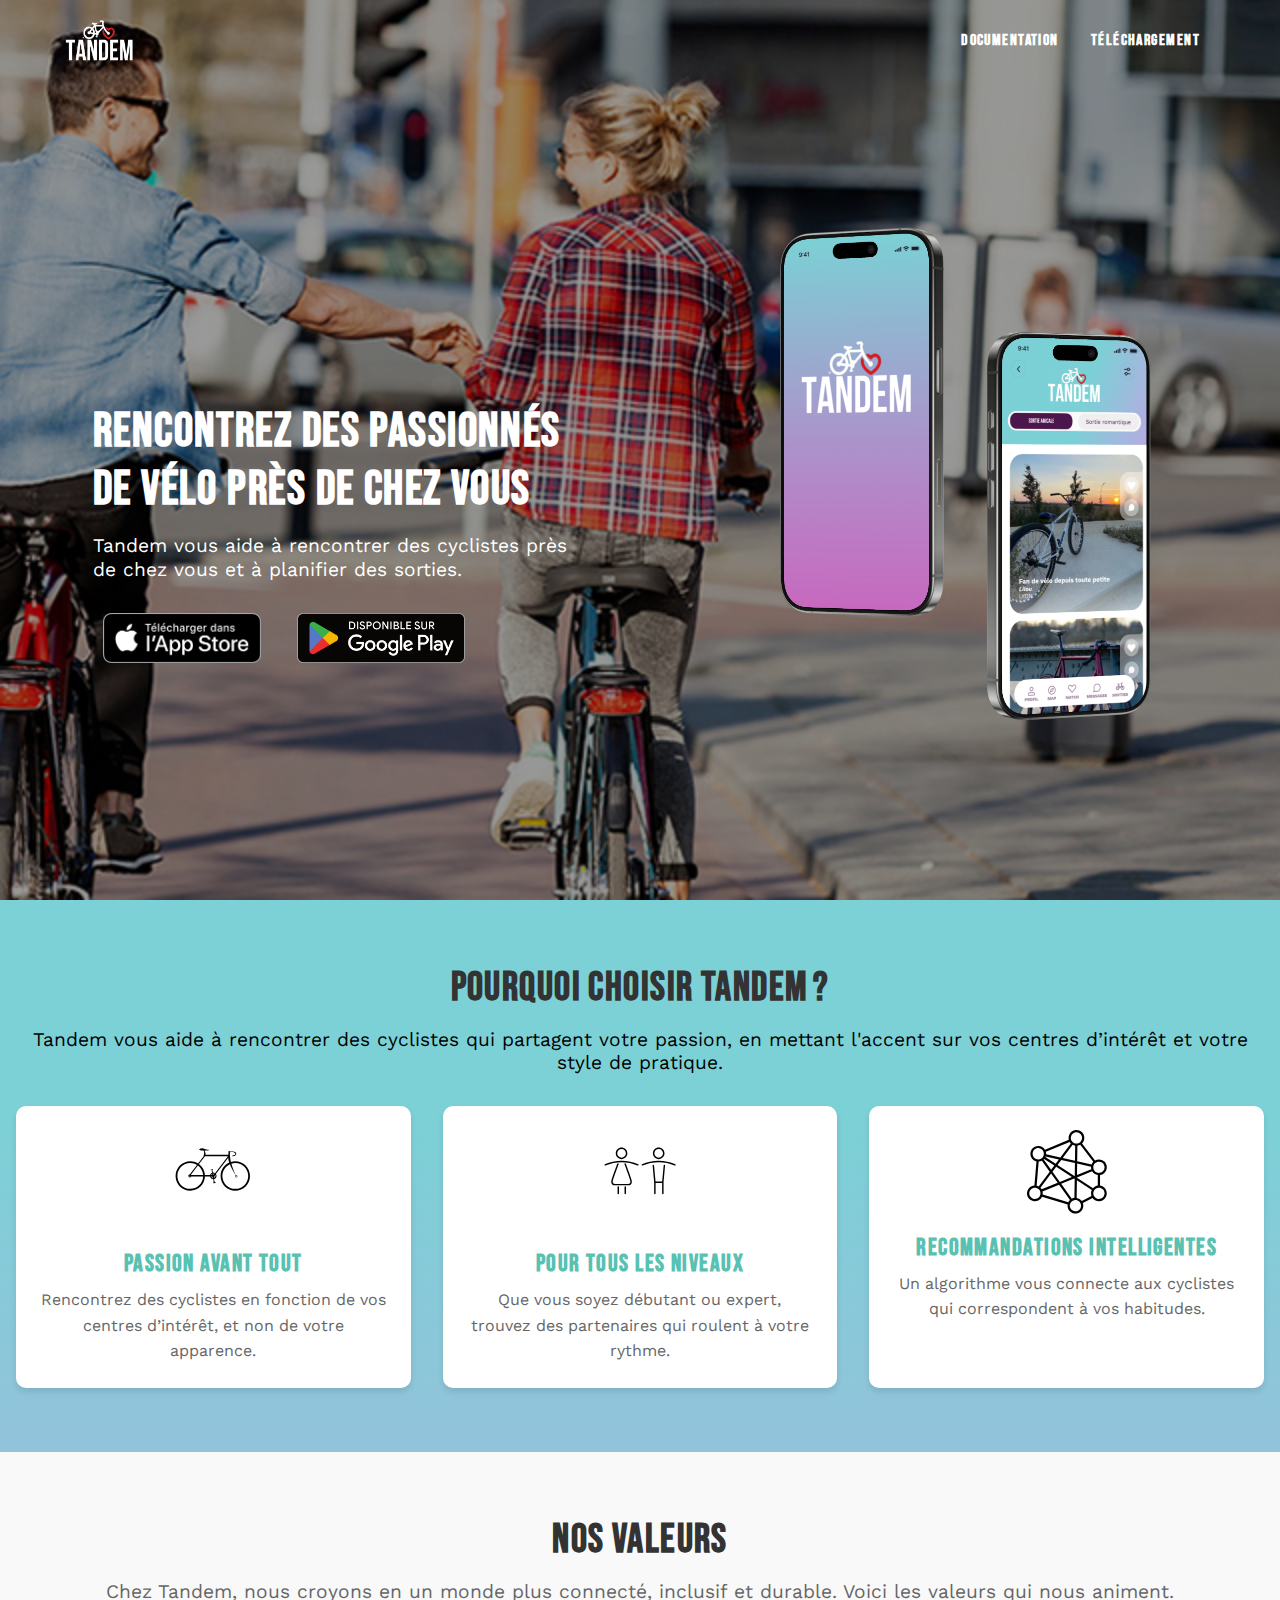
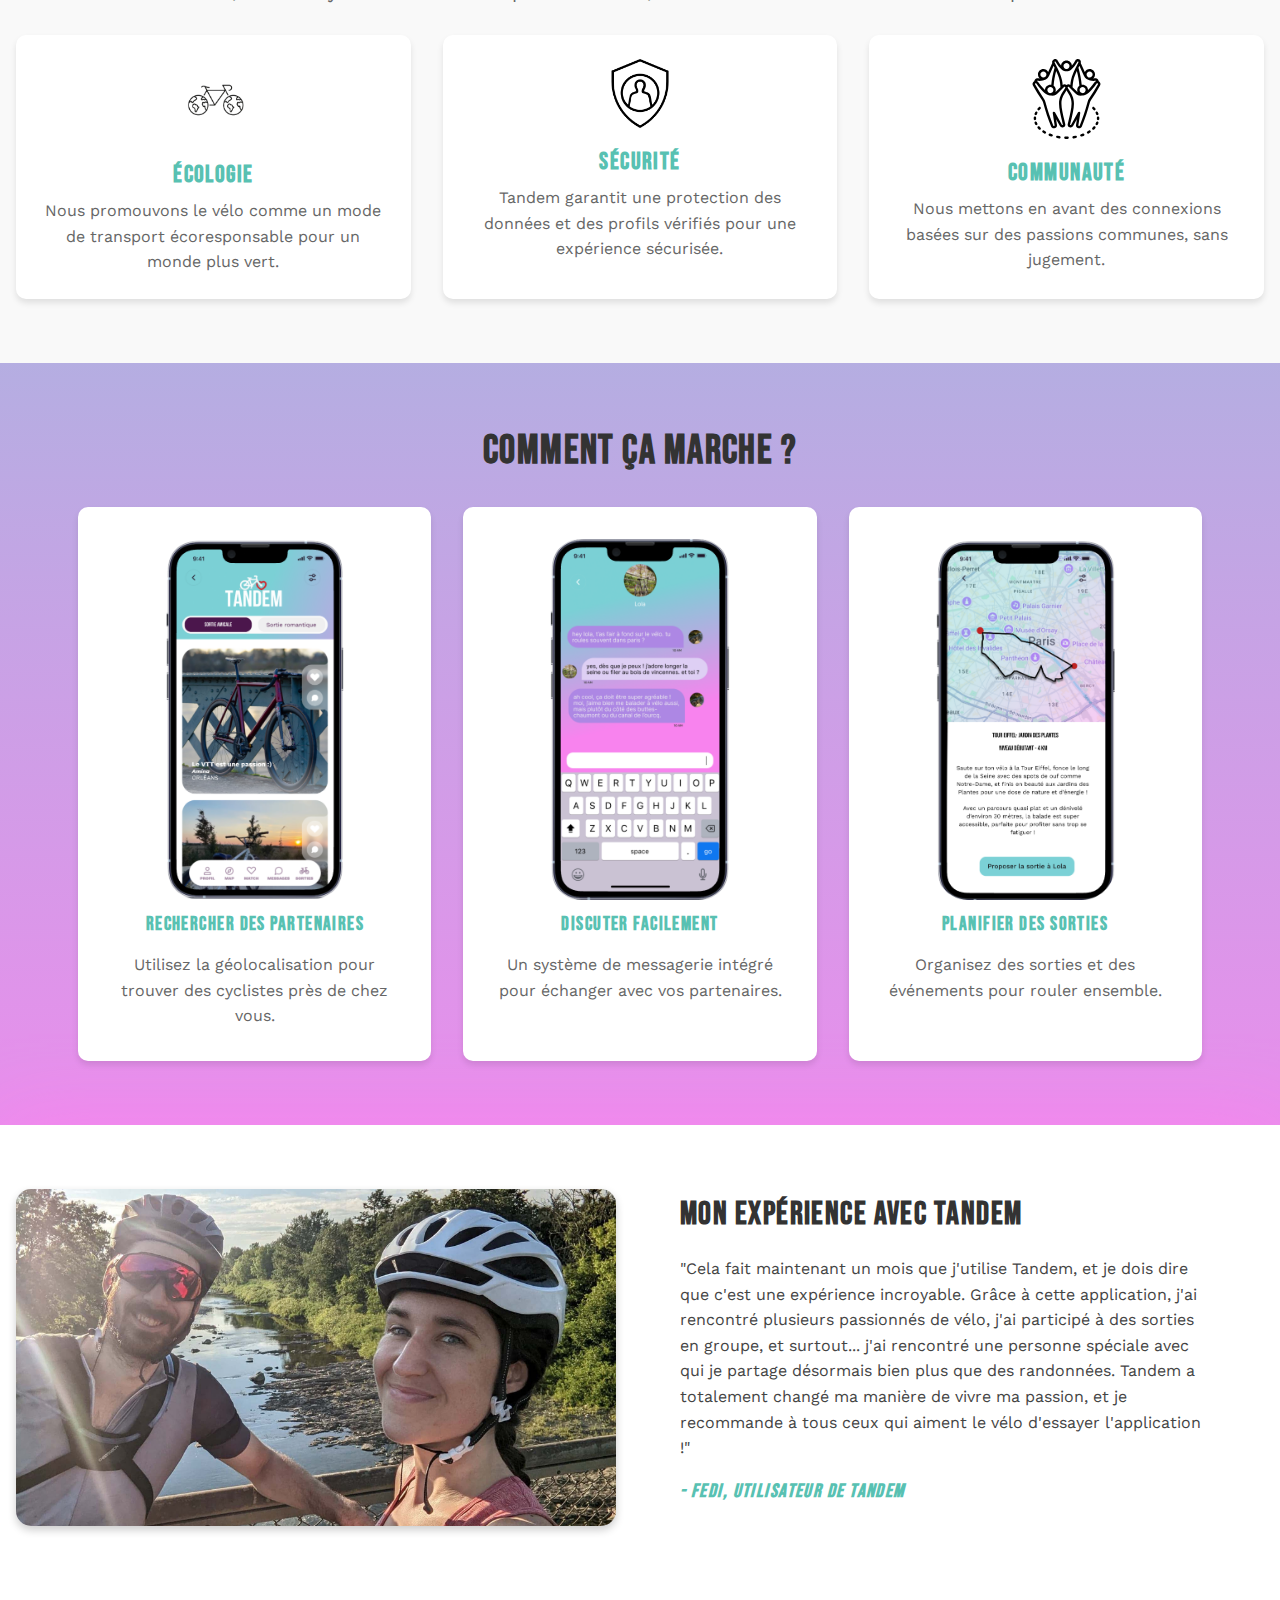
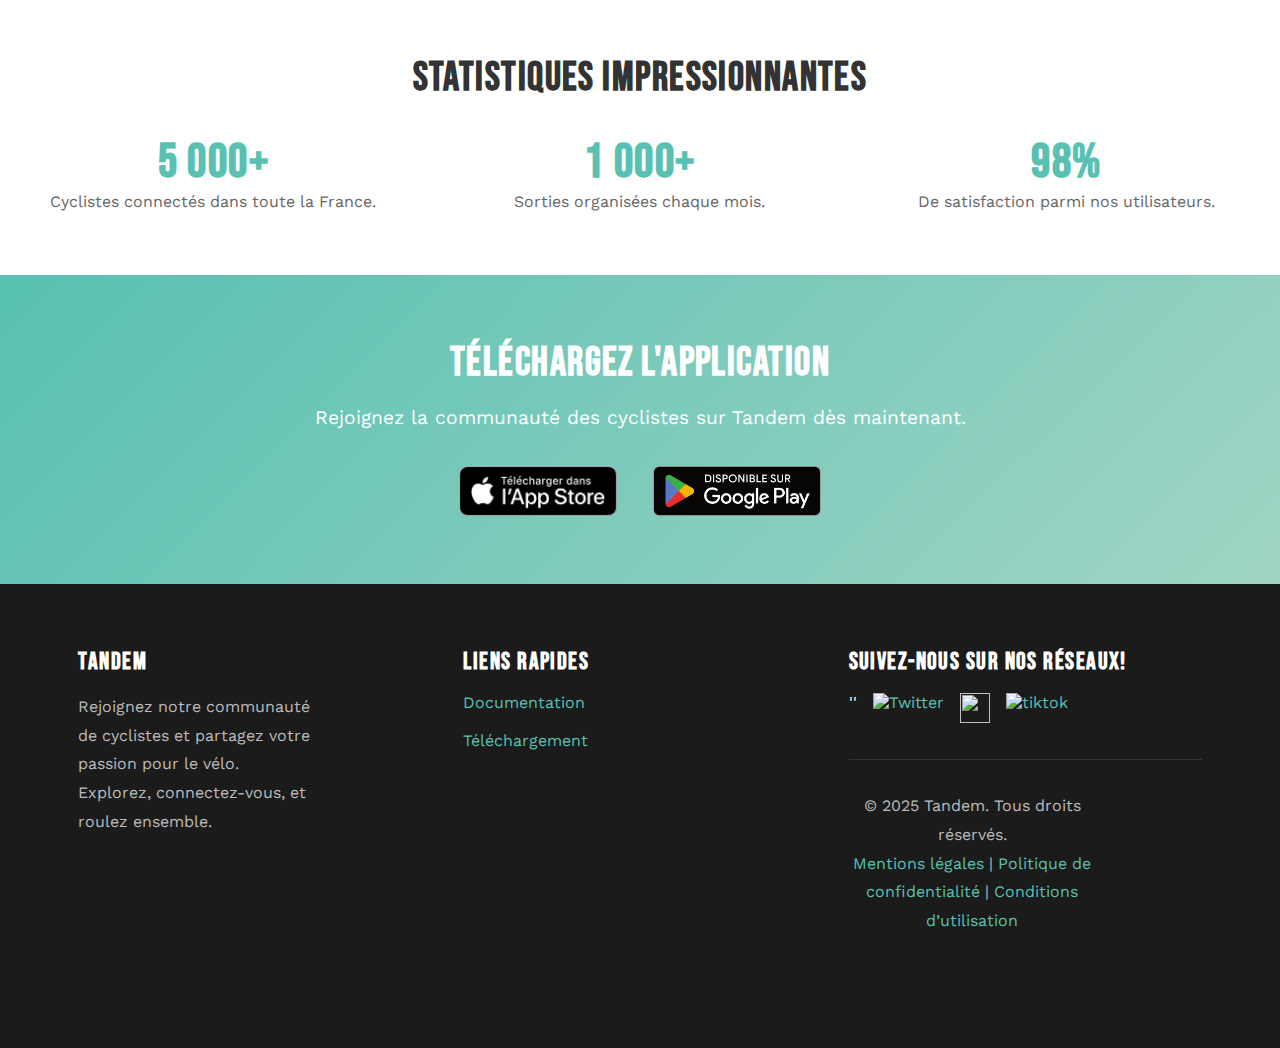
==== commit 9efdd7df: "maj" ====
--- a/index.html
+++ b/index.html
@@ -131,10 +131,7 @@
 <section id="avis-utilisateur" class="avis-utilisateur">
   <div class="conteneur">
     <div class="contenu-avis">
-      <!-- Image à gauche -->
       <img src="images/conjoint-et-cynthia.jpg" alt="Mon expérience avec Tandem" class="image-avis">
-      
-      <!-- Texte à droite -->
       <div class="texte-avis">
         <h2>Mon expérience avec Tandem</h2>
         <p>
@@ -198,26 +195,24 @@
           <br>
           Explorez, connectez-vous, et roulez ensemble.</p>
         </div>
-        <!-- Bloc liens rapides -->
         <div>
           <h4>Liens rapides</h4>
           <ul>
             <li><a href="doc.html">Documentation</a></li>
+            <br
             <li><a href="#download">Téléchargement</a></li>
           </ul>
         </div>
         <!-- Bloc réseaux sociaux -->
         <div>
-          <h4>Suivez-nous sur nos réseaux !</h4>
-          <div class="footer-social">
-            <a href="#"><img src="images/noun-facebook-6719933.svg" alt="Facebook"></a>
-            <a href="#"><img src="images/X.svg" alt="Twitter"></a>
-            <a href="#"><img src="images/(25) Pinterest.html" alt="Instagram"></a>
-            <a href="#"><img src="images/noun-tiktok-3861486.svg" alt="tiktok></a>
+          <h4>Suivez-nous sur nos réseaux!</h4>
+          
+          <div class="footer-social">''
+            <a href="#"><img src="https://upload.wikimedia.org/wikipedia/commons/5/57/X_logo_2023_%28white%29.png" alt="Twitter"></a>
+            <a href="#"><img src="images\pngtree-white-instagram-icon-png-png-image_3562066-removebg-preview.png"></a>
+            <a href="#"><img src="https://www.pagetraffic.com/blog/wp-content/uploads/2022/06/new-latest-tiktok-logo-png.png" alt="tiktok"></a>
           </div>
-        </div>
-      </div>
-      <!-- Bas du footer -->
+
       <div class="footer-bottom">
         <p>&copy; 2025 Tandem. Tous droits réservés.</p>
         <p>
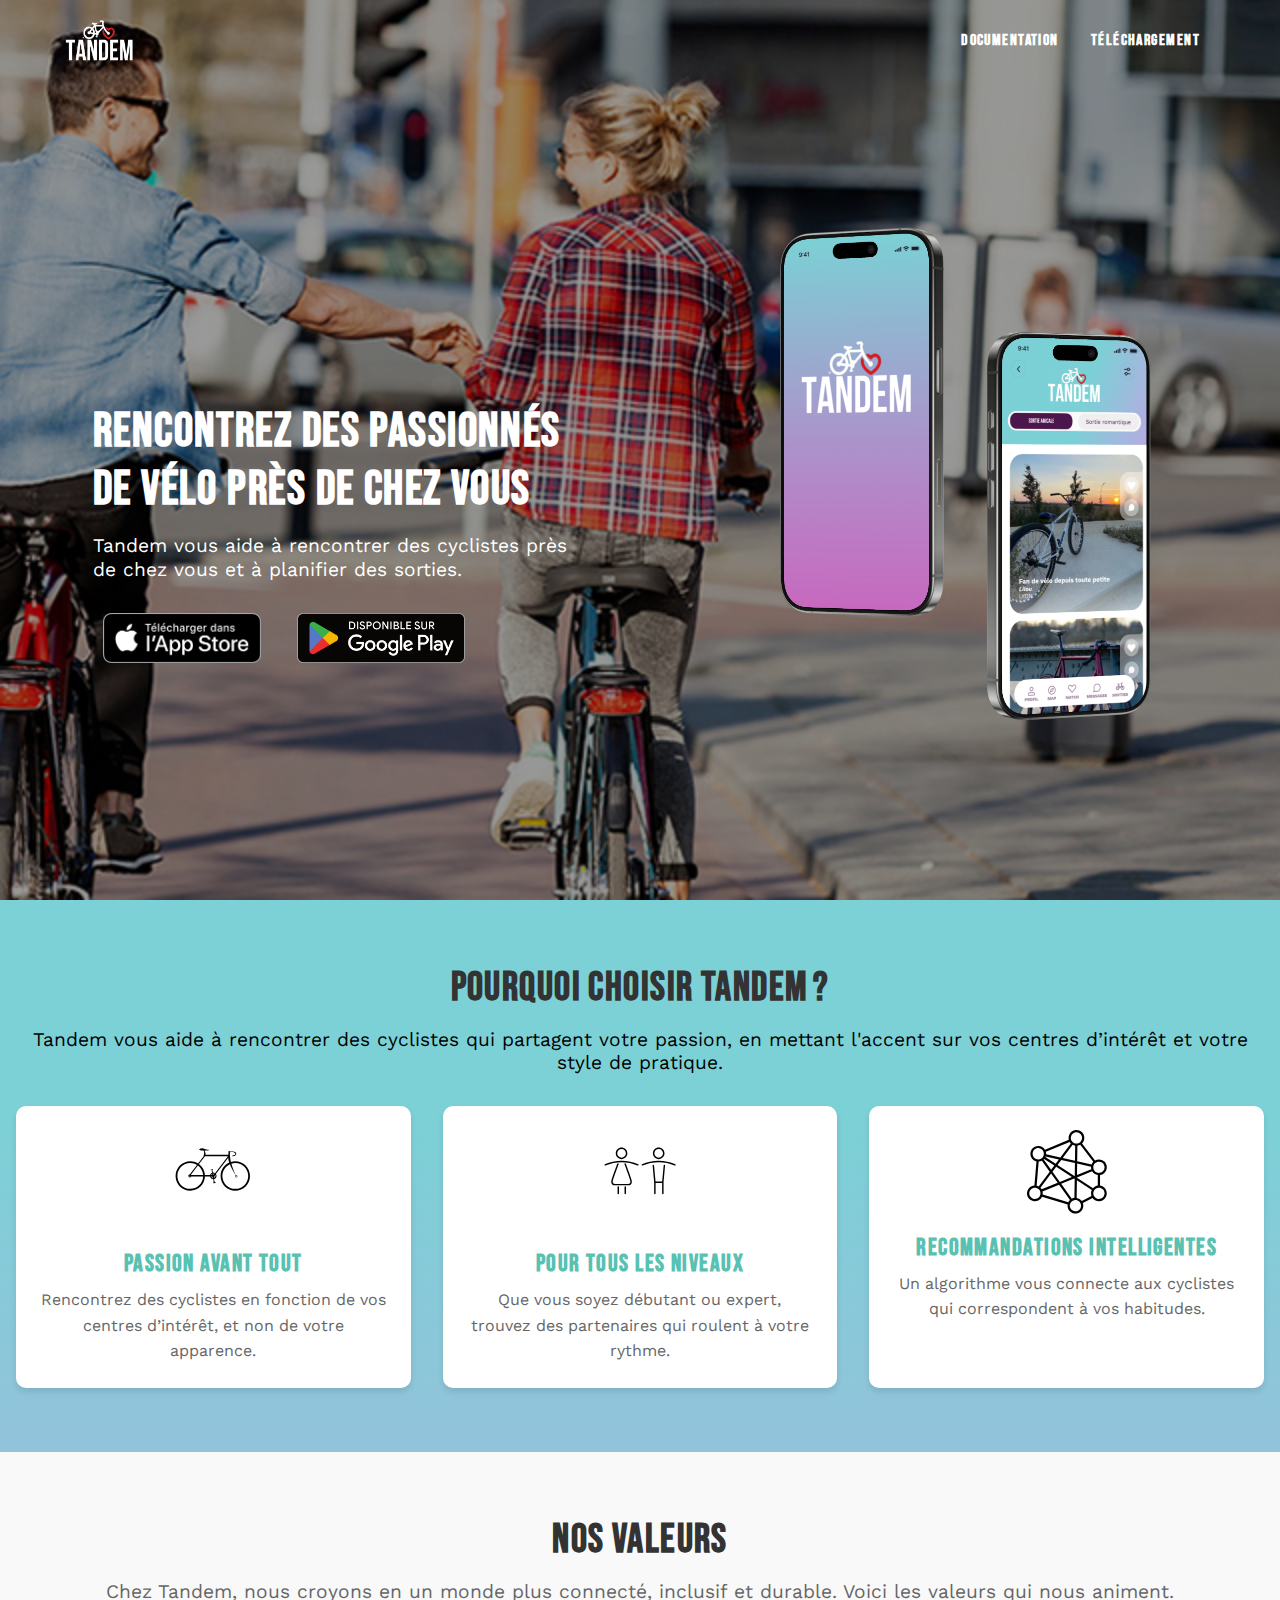
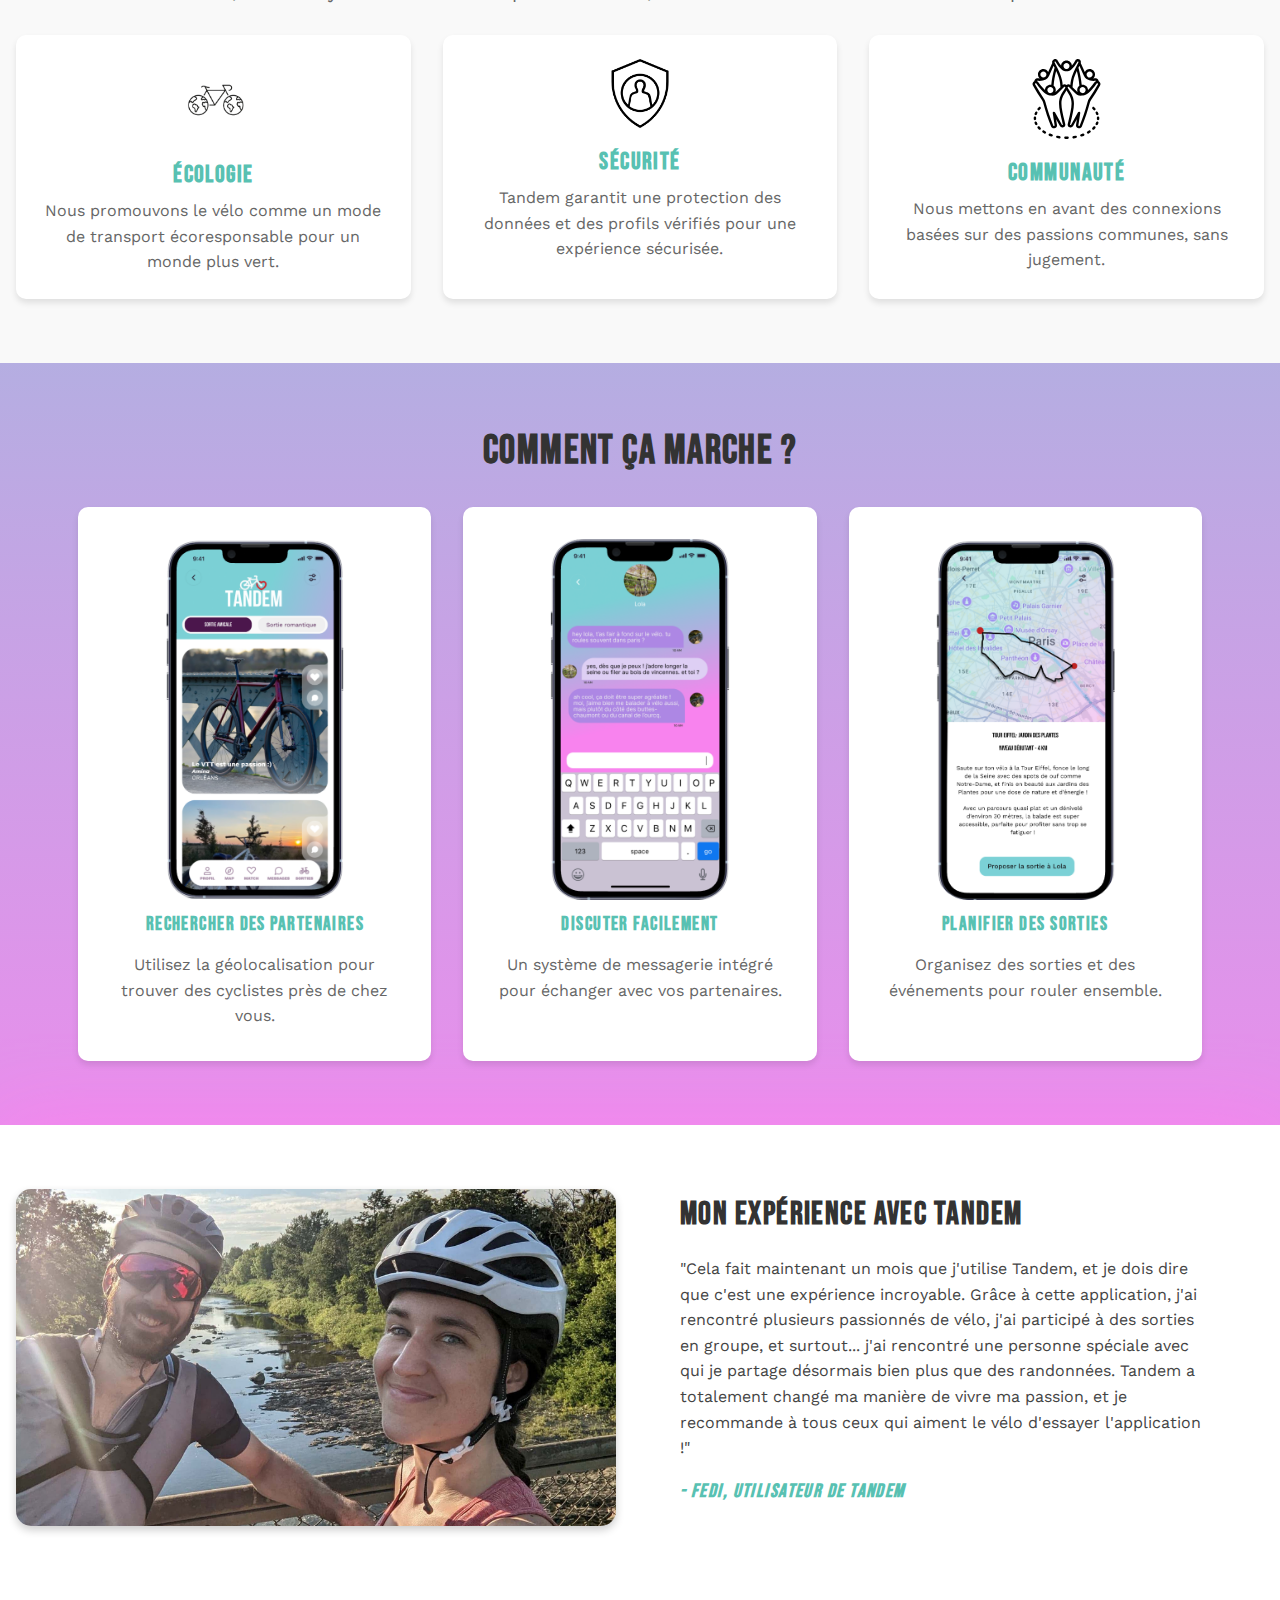
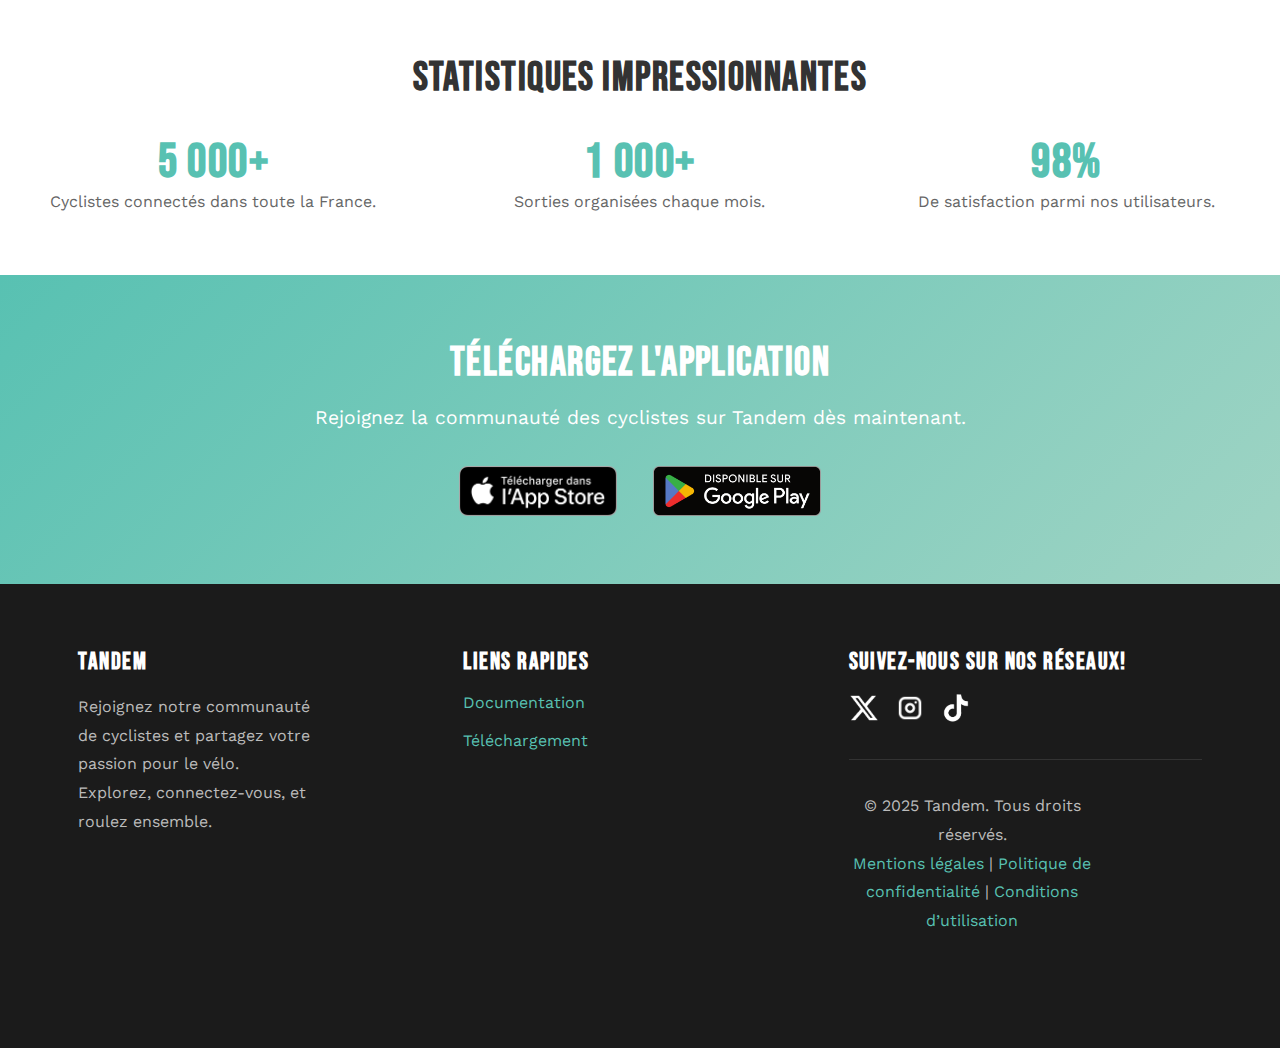
==== commit 7491c6d2: "J7" ====
--- a/index.html
+++ b/index.html
@@ -207,10 +207,10 @@
         <div>
           <h4>Suivez-nous sur nos réseaux!</h4>
           
-          <div class="footer-social">''
-            <a href="#"><img src="https://upload.wikimedia.org/wikipedia/commons/5/57/X_logo_2023_%28white%29.png" alt="Twitter"></a>
-            <a href="#"><img src="images\pngtree-white-instagram-icon-png-png-image_3562066-removebg-preview.png"></a>
-            <a href="#"><img src="https://www.pagetraffic.com/blog/wp-content/uploads/2022/06/new-latest-tiktok-logo-png.png" alt="tiktok"></a>
+          <div class="footer-social">
+            <a href="#"><img src="images\0458B0D6-BBA8-4F56-BE73-EC187CDA0CBF.png" alt="Twitter"></a>
+            <a href="#"><img src="images\7CEAEB13-B4FE-4C6B-AC15-C670BA9AE6ED (1).png"></a>
+            <a href="#"><img src="images\DA17397E-DB7E-459A-95E3-7B8B42926E38.png" alt="tiktok"></a>
           </div>
 
       <div class="footer-bottom">
